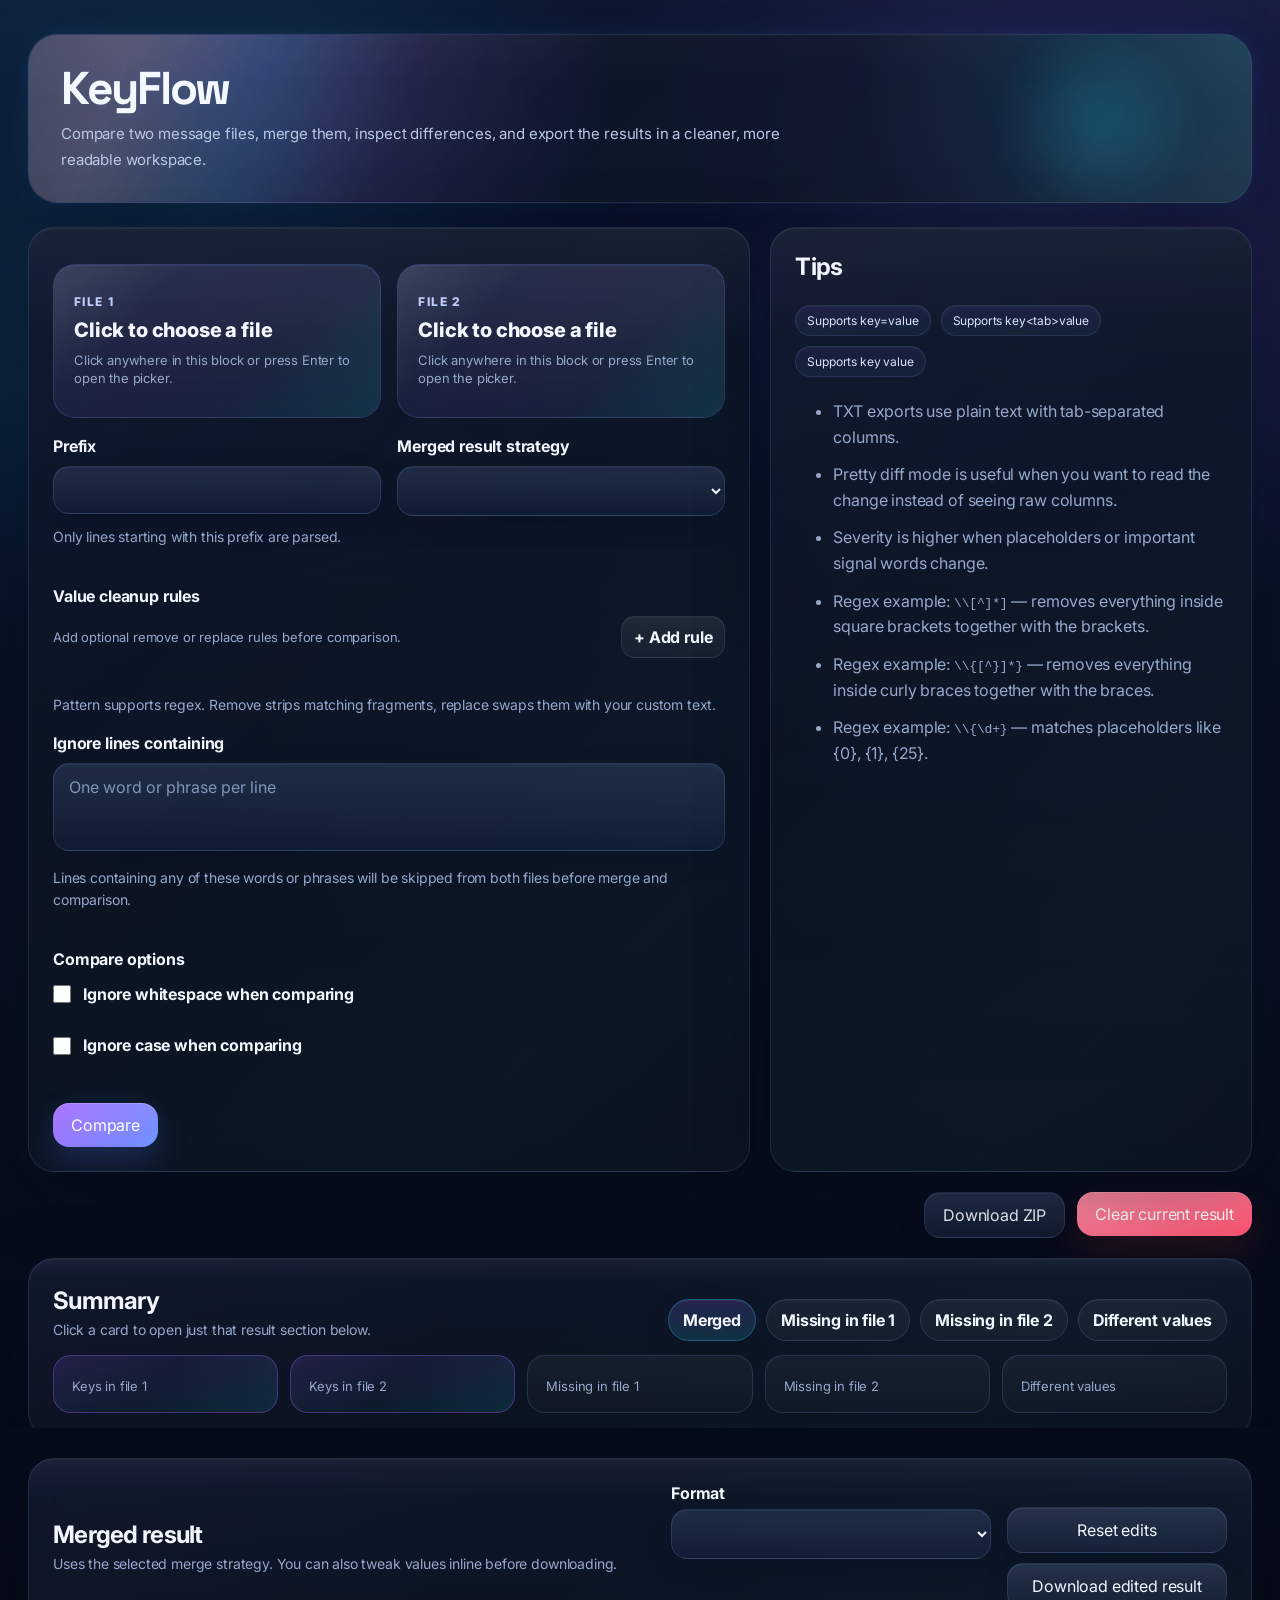
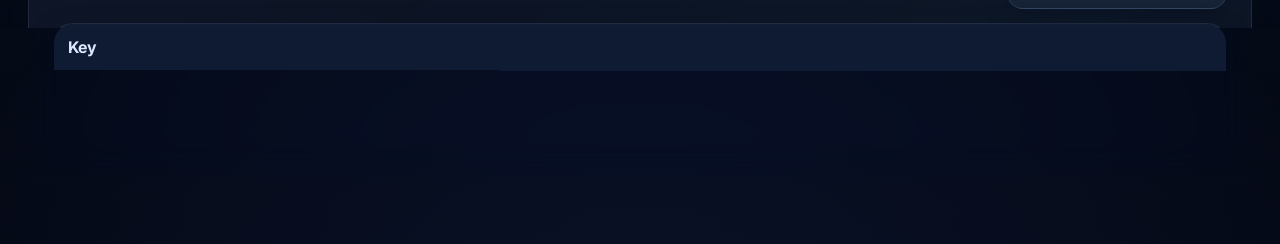
==== src/main/resources/templates/index.html @ 4ccf8caa "Initial commit" ====
<!DOCTYPE html>
<html lang="en" xmlns:th="http://www.thymeleaf.org">
<head>
    <meta charset="UTF-8">
    <meta name="viewport" content="width=device-width, initial-scale=1">
    <title>KeyFlow</title>
    <style>
        @import url("https://fonts.googleapis.com/css2?family=Inter:wght@400;500;600;700;800&family=Space+Grotesk:wght@500;700&display=swap");
        :root {
            --bg: #040814;
            --bg-2: #091225;
            --bg-3: #0d1833;
            --panel: rgba(10, 18, 38, 0.72);
            --panel-strong: rgba(12, 22, 44, 0.88);
            --panel-2: rgba(20, 33, 63, 0.88);
            --text: #f4f8ff;
            --muted: #95a9cb;
            --line: rgba(148, 173, 255, 0.16);
            --line-strong: rgba(155, 188, 255, 0.28);
            --accent: #9b5cff;
            --accent-2: #24e1ff;
            --accent-3: #4f7cff;
            --accent-soft: rgba(155, 92, 255, 0.18);
            --accent-soft-2: rgba(36, 225, 255, 0.16);
            --danger: #ff5d87;
            --success: #41e2a6;
            --shadow-lg: 0 35px 120px rgba(2, 6, 23, 0.58);
            --shadow-md: 0 20px 70px rgba(2, 8, 23, 0.36);
            --shadow-neon: 0 0 0 1px rgba(255,255,255,0.03), 0 0 28px rgba(79, 124, 255, 0.08), 0 0 48px rgba(36, 225, 255, 0.05);
        }
        * { box-sizing: border-box; }
        html {
            scroll-behavior: smooth;
        }
        body {
            margin: 0;
            font-family: Inter, ui-sans-serif, system-ui, -apple-system, BlinkMacSystemFont, "Segoe UI", sans-serif;
            background:
                radial-gradient(circle at 15% 10%, rgba(36, 225, 255, 0.14), transparent 22%),
                radial-gradient(circle at 85% 8%, rgba(155, 92, 255, 0.16), transparent 24%),
                radial-gradient(circle at 50% 120%, rgba(79, 124, 255, 0.12), transparent 36%),
                linear-gradient(180deg, var(--bg-3), var(--bg-2) 35%, var(--bg));
            color: var(--text);
            min-height: 100vh;
            letter-spacing: -0.01em;
            overflow-x: hidden;
        }
        body::before {
            content: '';
            position: fixed;
            inset: 0;
            pointer-events: none;
            background:
                linear-gradient(rgba(255,255,255,0.018) 1px, transparent 1px),
                linear-gradient(90deg, rgba(255,255,255,0.018) 1px, transparent 1px);
            background-size: 30px 30px;
            mask-image: radial-gradient(circle at center, rgba(0,0,0,0.9), rgba(0,0,0,0.18));
            opacity: .18;
        }
        .page {
            position: relative;
            max-width: 1380px;
            margin: 0 auto;
            padding: 34px 28px 46px;
        }
        .page::before,
        .page::after {
            content: '';
            position: fixed;
            width: 520px;
            height: 520px;
            border-radius: 50%;
            filter: blur(90px);
            opacity: .14;
            pointer-events: none;
            z-index: 0;
        }
        .page::before {
            left: -180px;
            top: 180px;
            background: radial-gradient(circle, rgba(36, 225, 255, 0.34), transparent 70%);
        }
        .page::after {
            right: -170px;
            top: 40px;
            background: radial-gradient(circle, rgba(155, 92, 255, 0.34), transparent 72%);
        }
        .hero {
            position: relative;
            z-index: 1;
            margin-bottom: 24px;
            padding: 30px 32px;
            border: 1px solid rgba(148, 173, 255, 0.16);
            border-radius: 30px;
            background:
                linear-gradient(135deg, rgba(255,255,255,0.09), rgba(255,255,255,0.015) 42%, rgba(255,255,255,0.03)),
                radial-gradient(circle at top right, rgba(36, 225, 255, 0.18), transparent 32%),
                radial-gradient(circle at 18% 0%, rgba(155, 92, 255, 0.24), transparent 36%),
                rgba(9, 16, 33, 0.78);
            box-shadow: var(--shadow-lg), var(--shadow-neon);
            backdrop-filter: blur(20px) saturate(1.2);
            -webkit-backdrop-filter: blur(20px) saturate(1.2);
            overflow: hidden;
        }
        .hero::before,
        .hero::after {
            content: '';
            position: absolute;
            pointer-events: none;
        }
        .hero::before {
            inset: 0;
            background:
                linear-gradient(120deg, rgba(255,255,255,0.12), transparent 18%, transparent 82%, rgba(255,255,255,0.08)),
                linear-gradient(180deg, rgba(255,255,255,0.04), transparent 40%);
            opacity: .62;
        }
        .hero::after {
            right: 42px;
            top: -24px;
            width: 220px;
            height: 220px;
            border-radius: 50%;
            background: radial-gradient(circle, rgba(36, 225, 255, 0.22), transparent 64%);
            filter: blur(14px);
        }
        .hero h1 {
            position: relative;
            z-index: 1;
            margin: 0 0 10px;
            font-family: "Space Grotesk", Inter, sans-serif;
            font-size: 46px;
            line-height: 1;
            letter-spacing: -0.05em;
            text-shadow: 0 0 18px rgba(36, 225, 255, 0.06);
        }
        .hero p {
            position: relative;
            z-index: 1;
            margin: 0;
            max-width: 780px;
            color: #bcc9e6;
            font-size: 15px;
            line-height: 1.7;
        }
        .card {
            position: relative;
            z-index: 1;
            background:
                linear-gradient(180deg, rgba(255,255,255,0.06), rgba(255,255,255,0.015) 12%, rgba(255,255,255,0.025)),
                linear-gradient(180deg, rgba(10, 19, 38, 0.92), rgba(7, 14, 28, 0.82));
            border: 1px solid rgba(148, 173, 255, 0.14);
            border-radius: 26px;
            padding: 24px;
            box-shadow: var(--shadow-md), inset 0 1px 0 rgba(255,255,255,0.05);
            backdrop-filter: blur(18px) saturate(1.14);
            -webkit-backdrop-filter: blur(18px) saturate(1.14);
            margin-bottom: 20px;
            overflow: hidden;
        }
        .card::after {
            content: '';
            position: absolute;
            inset: 0;
            background: linear-gradient(135deg, rgba(155, 92, 255, 0.018), transparent 38%, rgba(36, 225, 255, 0.015) 80%, transparent);
            pointer-events: none;
        }
        .grid {
            display: grid;
            grid-template-columns: 1.2fr .8fr;
            gap: 20px;
        }
        .upload-grid {
            display: grid;
            grid-template-columns: repeat(2, minmax(0, 1fr));
            gap: 16px;
            margin-bottom: 18px;
        }
        .upload-card {
            position: relative;
            border: 1px solid rgba(123, 149, 255, 0.20);
            border-radius: 22px;
            padding: 20px;
            background:
                linear-gradient(180deg, rgba(255,255,255,.06), rgba(255,255,255,.02)),
                linear-gradient(135deg, rgba(79,124,255,0.08), rgba(155,92,255,0.08) 45%, rgba(36,225,255,0.06));
            min-height: 154px;
            display: flex;
            flex-direction: column;
            justify-content: center;
            gap: 8px;
            cursor: pointer;
            overflow: hidden;
            transition: border-color .24s ease, background .24s ease, box-shadow .24s ease, transform .24s ease, filter .24s ease;
            box-shadow: inset 0 1px 0 rgba(255,255,255,0.05);
        }
        .upload-card::before,
        .upload-card::after {
            content: '';
            position: absolute;
            inset: 0;
            pointer-events: none;
        }
        .upload-card::before {
            inset: -1px;
            background: linear-gradient(135deg, rgba(155,92,255,0.22), rgba(79,124,255,0.12), rgba(36,225,255,0.18));
            mask: linear-gradient(#fff 0 0) content-box, linear-gradient(#fff 0 0);
            -webkit-mask: linear-gradient(#fff 0 0) content-box, linear-gradient(#fff 0 0);
            mask-composite: exclude;
            -webkit-mask-composite: xor;
            padding: 1px;
            opacity: .7;
        }
        .upload-card::after {
            background: linear-gradient(135deg, rgba(255,255,255,0.10), transparent 28%, transparent 65%, rgba(36,225,255,0.08));
            opacity: .95;
        }
        .upload-card:hover {
            border-color: rgba(36, 225, 255, 0.34);
            background:
                linear-gradient(180deg, rgba(255,255,255,.07), rgba(255,255,255,.025)),
                linear-gradient(135deg, rgba(155,92,255,0.11), rgba(79,124,255,0.10) 40%, rgba(36,225,255,0.09));
            box-shadow: 0 24px 65px rgba(2, 8, 23, 0.34), 0 0 48px rgba(36,225,255,0.08), inset 0 1px 0 rgba(255,255,255,0.06);
            filter: saturate(1.02);
        }
        .upload-card.active {
            border-color: rgba(65,226,166,.44);
            background:
                linear-gradient(180deg, rgba(255,255,255,.07), rgba(255,255,255,.025)),
                linear-gradient(135deg, rgba(65,226,166,.13), rgba(36,225,255,.08) 50%, rgba(79,124,255,.07));
            box-shadow: 0 24px 65px rgba(2, 8, 23, 0.36), 0 0 42px rgba(65,226,166,.11);
        }
        .upload-card:focus-visible {
            outline: 2px solid rgba(167,139,250,.65);
            outline-offset: 2px;
        }
        .upload-title {
            position: relative;
            z-index: 1;
            font-weight: 800;
            margin: 0;
            font-size: 12px;
            letter-spacing: .12em;
            text-transform: uppercase;
            color: #c2cffa;
        }
        .hidden-file-input {
            position: absolute;
            width: 1px;
            height: 1px;
            opacity: 0;
            pointer-events: none;
        }
        .file-dropzone {
            position: relative;
            z-index: 1;
            width: 100%;
            min-height: 72px;
            display: flex;
            flex-direction: column;
            justify-content: center;
            gap: 8px;
        }
        .file-main {
            font-weight: 800;
            font-size: 20px;
            line-height: 1.25;
            word-break: break-word;
        }
        .file-main.placeholder {
            color: var(--text);
        }
        .file-main.selected {
            color: #86efac;
        }
        .file-sub {
            color: var(--muted);
            font-size: 13px;
            line-height: 1.4;
        }
        .hint, .muted { color: var(--muted); font-size: 14px; }
        h2 {
            margin: 0;
            font-size: 24px;
            letter-spacing: -0.03em;
        }
        label {
            display: block;
            font-weight: 700;
            margin-bottom: 10px;
            color: #f3f7ff;
            letter-spacing: -0.01em;
        }
        .field-grid {
            display: grid;
            grid-template-columns: repeat(2, minmax(0, 1fr));
            gap: 20px 16px;
        }
        .field { margin-bottom: 18px; }
        input[type="text"], select, textarea {
            width: 100%;
            border-radius: 16px;
            border: 1px solid rgba(148, 173, 255, 0.16);
            background:
                linear-gradient(180deg, rgba(255,255,255,0.06), rgba(255,255,255,0.02)),
                linear-gradient(180deg, rgba(18, 31, 59, 0.98), rgba(12, 24, 48, 0.98));
            color: var(--text);
            padding: 13px 15px;
            font: inherit;
            box-shadow: inset 0 1px 0 rgba(255,255,255,0.04), 0 8px 24px rgba(2,8,23,0.18);
            transition: border-color .2s ease, box-shadow .2s ease, background .2s ease, filter .2s ease;
        }
        input[type="text"]::placeholder, textarea::placeholder {
            color: #7f95ba;
        }
        input[type="text"]:focus, select:focus, textarea:focus {
            outline: none;
            border-color: rgba(36, 225, 255, 0.42);
            box-shadow: 0 0 0 4px rgba(36, 225, 255, 0.10), 0 0 34px rgba(79,124,255,0.12), inset 0 1px 0 rgba(255,255,255,0.05);
            background:
                linear-gradient(180deg, rgba(255,255,255,0.07), rgba(255,255,255,0.025)),
                linear-gradient(180deg, rgba(22, 38, 72, 1), rgba(14, 27, 52, 1));
        }
        textarea {
            min-height: 180px;
            resize: none;
        }
        .field .hint {
            margin-top: 12px;
            line-height: 1.55;
        }
        .checks {
            display: flex;
            flex-direction: column;
            gap: 18px;
            margin-top: 10px;
            padding-top: 4px;
        }
        .check {
            display: flex;
            gap: 12px;
            align-items: center;
            color: var(--text);
            line-height: 1.45;
        }
        .check input {
            width: 18px;
            height: 18px;
            margin: 0;
            accent-color: var(--accent-2);
            flex: 0 0 auto;
        }
        .button-row { display: flex; gap: 12px; flex-wrap: wrap; margin-top: 18px; }
        button, .link-button {
            position: relative;
            border: none;
            border-radius: 16px;
            padding: 12px 18px;
            font-weight: 800;
            cursor: pointer;
            text-decoration: none;
            display: inline-flex;
            align-items: center;
            justify-content: center;
            font: inherit;
            letter-spacing: -0.01em;
            transition: transform .18s ease, box-shadow .18s ease, border-color .18s ease, background .18s ease, filter .18s ease;
        }
        button:hover, .link-button:hover {
            transform: translateY(-0.5px);
            filter: saturate(1.02);
        }
        .primary {
            color: white;
            background:
                linear-gradient(180deg, rgba(255,255,255,0.15), rgba(255,255,255,0.04)),
                linear-gradient(135deg, #a05fff, #6a7eff 46%, #24e1ff);
            box-shadow: 0 16px 32px rgba(74, 92, 218, 0.24), 0 0 24px rgba(36,225,255,0.06), inset 0 1px 0 rgba(255,255,255,0.18);
        }
        .secondary {
            color: var(--text);
            background:
                linear-gradient(180deg, rgba(255,255,255,.08), rgba(255,255,255,.03)),
                linear-gradient(180deg, rgba(19, 32, 60, 0.9), rgba(12, 23, 44, 0.88));
            border: 1px solid rgba(148, 173, 255, 0.14);
            box-shadow: inset 0 1px 0 rgba(255,255,255,0.05), 0 12px 26px rgba(2,8,23,0.18);
        }
        .danger {
            background:
                linear-gradient(180deg, rgba(255,255,255,0.14), rgba(255,255,255,0.04)),
                linear-gradient(135deg, #ff7a95, #ff4d6d);
            color: white;
            box-shadow: 0 16px 38px rgba(127, 29, 29, 0.30), inset 0 1px 0 rgba(255,255,255,0.16);
        }
        .error-msg { color: #fca5a5; margin-bottom: 12px; }
        .stats { display: grid; grid-template-columns: repeat(5, minmax(0, 1fr)); gap: 12px; }
        .muted { color: var(--muted); }
        .stat {
            background: linear-gradient(180deg, rgba(255,255,255,.045), rgba(255,255,255,.02));
            border: 1px solid var(--line);
            border-radius: 18px;
            padding: 18px;
            cursor: pointer;
            position: relative;
            overflow: hidden;
            transition: border-color .22s ease, box-shadow .22s ease, background .22s ease;
        }
        .stat::after {
            content: '';
            position: absolute;
            inset: 0;
            background: linear-gradient(135deg, rgba(139, 92, 246, 0.08), transparent 46%, rgba(34, 211, 238, 0.08));
            opacity: 0;
            transition: opacity .22s ease;
            pointer-events: none;
        }
        .stat:hover {
            border-color: rgba(34, 211, 238, 0.28);
            box-shadow: 0 14px 34px rgba(2, 8, 23, 0.2);
        }
        .stat:hover::after,
        .stat.active::after { opacity: 1; }
        .stat.active {
            border-color: rgba(139, 92, 246, 0.42);
            background: linear-gradient(180deg, rgba(139, 92, 246, 0.09), rgba(34, 211, 238, 0.05));
        }
        .stat-value { font-size: 30px; font-weight: 800; letter-spacing: -0.04em; }
        .stat-label { color: var(--muted); font-size: 13px; margin-top: 4px; }
        .section-head {
            display: flex;
            justify-content: space-between;
            gap: 16px;
            align-items: center;
            flex-wrap: wrap;
            margin-bottom: 14px;
        }
        .section-head h2 { margin: 0 0 6px; }
        .export-box {
            display: grid;
            grid-template-columns: minmax(200px, 280px) auto;
            gap: 12px;
            align-items: end;
        }
        .export-box.diff-export {
            grid-template-columns: minmax(180px, 240px) minmax(200px, 280px) auto;
        }
        .mini-field { min-width: 0; }
        .format-desc { font-size: 12px; color: var(--muted); margin-top: 8px; line-height: 1.45; }
        .table-wrap {
            max-height: 420px;
            overflow: auto;
            border: 1px solid rgba(148, 173, 255, 0.14);
            border-radius: 20px;
            background:
                linear-gradient(180deg, rgba(255,255,255,0.04), rgba(255,255,255,0.015)),
                rgba(5, 12, 24, 0.34);
            box-shadow: inset 0 1px 0 rgba(255,255,255,0.04), 0 14px 36px rgba(2,8,23,0.18);
        }
        table { width: 100%; border-collapse: collapse; }
        th, td { padding: 13px 14px; border-bottom: 1px solid rgba(173, 196, 255, 0.08); vertical-align: top; }
        th {
            position: sticky;
            top: 0;
            background: rgba(16, 29, 52, 0.96);
            backdrop-filter: blur(12px);
            text-align: left;
            z-index: 1;
            color: #dce7ff;
        }
        td pre { margin: 0; white-space: pre-wrap; word-break: break-word; font-family: inherit; }
        .severity-LOW { color: #93c5fd; font-weight: 700; }
        .severity-MEDIUM { color: #fcd34d; font-weight: 700; }
        .severity-HIGH { color: #fca5a5; font-weight: 700; }
        .top-actions { display:flex; justify-content:flex-end; gap:12px; margin-bottom: 20px; }
        .tips ul { margin: 22px 0 0 20px; color: var(--muted); padding-left: 18px; }
        .tips li { margin-bottom: 12px; line-height: 1.6; }
        .hint-row { display: flex; gap: 10px; flex-wrap: wrap; }
        .badge {
            background: linear-gradient(180deg, rgba(139, 92, 246, 0.10), rgba(34, 211, 238, 0.06));
            border:1px solid rgba(173, 196, 255, 0.12);
            color: #d9e3fb;
            border-radius:999px;
            padding:7px 11px;
            font-size:12px;
            box-shadow: inset 0 1px 0 rgba(255,255,255,0.04);
        }
        .tips .hint-row {
            margin-top: 20px;
            margin-bottom: 12px;
            padding-top: 4px;
        }
        .tips h2 {
            margin-bottom: 4px;
        }
        .results-header {
            display: flex;
            justify-content: space-between;
            align-items: center;
            gap: 12px;
            margin-bottom: 14px;
            flex-wrap: wrap;
        }
        .results-header .muted { margin: 0; }
        .section-card { display: none; }
        .section-card.active { display: block; }
        .diff-preview-table { display: none; }
        .diff-preview-table.active { display: block; }
        .section-switcher {
            display: flex;
            flex-wrap: wrap;
            gap: 10px;
            margin: 16px 0 0;
        }
        .switch-button {
            background: linear-gradient(180deg, rgba(255,255,255,.06), rgba(255,255,255,.035));
            border: 1px solid var(--line);
            color: var(--text);
            border-radius: 999px;
            padding: 10px 14px;
            font-weight: 700;
            cursor: pointer;
            box-shadow: inset 0 1px 0 rgba(255,255,255,0.03);
        }
        .switch-button.active {
            border-color: rgba(34, 211, 238, 0.30);
            background: linear-gradient(180deg, rgba(139,92,246,.20), rgba(34,211,238,.14));
            box-shadow: 0 10px 24px rgba(2,8,23,.18), inset 0 1px 0 rgba(255,255,255,0.06);
        }
        .code-hint {
            display: block;
            white-space: pre-wrap;
            font-family: ui-monospace, SFMono-Regular, Menlo, Consolas, monospace;
            margin-top: 8px;
            color: #cbd5e1;
        }

        .rules-panel {
            display: flex;
            flex-direction: column;
            gap: 12px;
        }
        .rules-toolbar {
            display: flex;
            justify-content: space-between;
            gap: 12px;
            align-items: center;
            flex-wrap: wrap;
        }
        .rules-list {
            display: flex;
            flex-direction: column;
            gap: 10px;
        }
        .ghost-button {
            border: 1px solid rgba(173, 196, 255, 0.12);
            background: linear-gradient(180deg, rgba(255,255,255,.08), rgba(255,255,255,.04));
            color: var(--text);
            border-radius: 14px;
            padding: 10px 12px;
            font-weight: 700;
            cursor: pointer;
            box-shadow: inset 0 1px 0 rgba(255,255,255,0.03);
        }
        .merged-actions {
            display: flex;
            gap: 16px;
            align-items: flex-start;
            flex-wrap: wrap;
        }
        .merged-actions .mini-field {
            display: flex;
            flex-direction: column;
            justify-content: flex-start;
            min-width: 320px;
            margin-right: auto;
        }
        .merged-action-buttons {
            display: flex;
            flex-direction: column;
            gap: 10px;
            align-items: stretch;
            margin-top: 24px;
        }
        .merged-action-buttons .secondary {
            min-width: 220px;
        }
        .merged-actions .mini-field label {
            margin-bottom: 6px;
        }
        .merged-table td {
            vertical-align: top;
        }
        .merged-table td:last-child {
            width: 62%;
        }
        .editable-shell:hover {
            border-color: rgba(167,139,250,.35);
            background: rgba(167,139,250,.05);
        }
        .editable-shell.editing {
            border-color: rgba(167,139,250,.75);
            background: transparent;
            box-shadow: none;
            padding: 0;
        }
        .editable-display {
            white-space: pre-wrap;
            word-break: break-word;
            line-height: 1.5;
            min-height: 24px;
        }
        .editable-placeholder {
            color: var(--muted);
        }
        .editable-input {
            width: 100%;
            border-radius: 18px;
            border: 1px solid rgba(167,139,250,.42);
            background: linear-gradient(180deg, rgba(20, 31, 58, 0.96), rgba(12, 22, 43, 0.94));
            color: var(--text);
            padding: 18px 20px;
            font: inherit;
            line-height: 1.5;
            display: none;
            min-height: 72px;
            box-shadow: inset 0 1px 0 rgba(255,255,255,0.04);
        }
        .editable-shell.editing .editable-input {
            display: block;
        }
        .editable-shell.editing .editable-display,
        .editable-shell.editing .editable-meta,
        .editable-shell.editing .editable-status,
        .editable-shell.editing .editable-diff-preview {
            display: none;
        }
        .editable-meta {
            color: var(--muted);
            font-size: 12px;
            margin-top: 8px;
        }
        .subtle {
            color: var(--muted);
            font-size: 13px;
        }
        .diff-added,
        .diff-removed {
            display: inline;
            padding: 1px 3px;
            border-radius: 6px;
        }
        .diff-added {
            background: linear-gradient(180deg, rgba(65,226,166,.22), rgba(65,226,166,.12));
            color: #d1fae5;
            box-shadow: inset 0 1px 0 rgba(255,255,255,0.03);
        }
        .diff-removed {
            background: linear-gradient(180deg, rgba(255,93,135,.22), rgba(255,93,135,.12));
            color: #ffd1dd;
            box-shadow: inset 0 1px 0 rgba(255,255,255,0.03);
        }
        .pretty-pair {
            display: flex;
            flex-direction: column;
            gap: 8px;
            line-height: 1.55;
        }
        .pretty-line {
            display: flex;
            gap: 12px;
            align-items: flex-start;
            padding: 8px 10px;
            border-radius: 14px;
            background: linear-gradient(180deg, rgba(255,255,255,.05), rgba(255,255,255,.02));
            border: 1px solid rgba(148,173,255,0.08);
        }
        .pretty-label {
            flex: 0 0 auto;
            min-width: 60px;
            color: #cdd8f6;
            font-size: 11px;
            font-weight: 800;
            text-transform: uppercase;
            letter-spacing: .08em;
            padding: 4px 8px;
            border-radius: 999px;
            background: linear-gradient(180deg, rgba(255,255,255,.07), rgba(255,255,255,.02));
            border: 1px solid rgba(148,173,255,0.10);
        }
        .pretty-content {
            min-width: 0;
            white-space: pre-wrap;
            word-break: break-word;
        }
        .editable-shell {
            position: relative;
            border: 1px solid rgba(148,173,255,0.08);
            border-radius: 18px;
            padding: 14px 15px;
            background:
                linear-gradient(180deg, rgba(255,255,255,.05), rgba(255,255,255,.02)),
                linear-gradient(180deg, rgba(15, 25, 47, 0.86), rgba(11, 19, 37, 0.80));
            transition: border-color .18s ease, background .18s ease, box-shadow .18s ease, transform .18s ease;
            overflow: hidden;
            box-shadow: inset 0 1px 0 rgba(255,255,255,0.03), 0 10px 28px rgba(2,8,23,0.10);
        }
        .editable-shell::before {
            content: '';
            position: absolute;
            inset: 0 auto 0 0;
            width: 3px;
            background: transparent;
            transition: background .18s ease;
        }
        .editable-shell.changed {
            border-color: rgba(167,139,250,.42);
            background: linear-gradient(180deg, rgba(124,58,237,.09), rgba(124,58,237,.04));
            box-shadow: inset 0 0 0 1px rgba(167,139,250,.09);
        }
        .editable-shell.changed::before {
            background: linear-gradient(180deg, rgba(167,139,250,.95), rgba(124,58,237,.45));
        }
        .editable-shell.changed-manual {
            border-color: rgba(96,165,250,.42);
            background: linear-gradient(180deg, rgba(59,130,246,.10), rgba(59,130,246,.04));
            box-shadow: inset 0 0 0 1px rgba(96,165,250,.08);
        }
        .editable-shell.changed-manual::before {
            background: linear-gradient(180deg, rgba(96,165,250,.95), rgba(59,130,246,.45));
        }
        .editable-status {
            display: none;
            align-items: center;
            gap: 8px;
            margin-bottom: 8px;
            flex-wrap: wrap;
        }
        .editable-shell.changed-manual .editable-status {
            display: flex;
        }
        .edit-badge {
            display: inline-flex;
            align-items: center;
            border-radius: 999px;
            padding: 5px 9px;
            font-size: 11px;
            font-weight: 800;
            letter-spacing: .03em;
            text-transform: uppercase;
            background: rgba(124,58,237,.16);
            color: #ddd6fe;
            border: 1px solid rgba(167,139,250,.24);
        }
        .editable-shell.changed-manual .edit-badge {
            background: rgba(59,130,246,.14);
            color: #dbeafe;
            border-color: rgba(96,165,250,.24);
        }
        .editable-diff-preview {
            display: none;
            margin-top: 10px;
            padding-top: 10px;
            border-top: 1px solid rgba(255,255,255,.06);
        }
        .editable-shell.changed-manual:hover .editable-diff-preview,
        .editable-shell.changed-manual:focus-within .editable-diff-preview {
            display: block;
        }
        .editable-shell.changed-manual .editable-display {
            font-weight: 600;
        }
        .editable-shell.changed-manual .pretty-content {
            color: #eff6ff;
        }
        .merged-row.removed {
            display: none;
        }
        .merged-value-head {
            position: absolute;
            top: 12px;
            right: 12px;
            display: flex;
            justify-content: flex-end;
            z-index: 3;
        }
        .row-remove-button {
            width: 28px;
            height: 28px;
            cursor: pointer;
            z-index: 4;
            padding: 0;
            border-radius: 999px;
            border: 1px solid rgba(148, 173, 255, 0.18);
            background: rgba(255,255,255,0.04);
            color: var(--muted);
            opacity: 0;
            transform: scale(.96);
            transition: opacity .16s ease, transform .16s ease, color .16s ease, border-color .16s ease, background .16s ease;
        }
        .editable-shell:hover .row-remove-button,
        .editable-shell:focus-within .row-remove-button {
            opacity: 1;
            transform: scale(1);
        }
        .row-remove-button:hover {
            color: #ffd4de;
            border-color: rgba(255, 93, 135, 0.34);
            background: rgba(255, 93, 135, 0.10);
        }
        .ignore-terms-field textarea {
            min-height: 88px;
        }
        .value-cleanup-field {
            grid-column: 1 / -1;
        }
        .rule-row {
            display: grid;
            gap: 10px;
            align-items: center;
            padding: 12px;
            border: 1px solid rgba(148, 173, 255, 0.14);
            border-radius: 18px;
            background:
                linear-gradient(180deg, rgba(255,255,255,.05), rgba(255,255,255,.02)),
                linear-gradient(180deg, rgba(15, 27, 52, 0.9), rgba(10, 19, 38, 0.84));
            width: 100%;
            max-width: 100%;
            overflow: hidden;
            box-shadow: inset 0 1px 0 rgba(255,255,255,0.03), 0 12px 28px rgba(2,8,23,0.12);
        }
        .rule-row.mode-remove {
            grid-template-columns: 122px minmax(360px, 1fr) 42px;
        }
        .rule-row.mode-replace {
            grid-template-columns: 122px minmax(260px, 1.2fr) minmax(260px, 1.2fr) 42px;
        }
        .rule-row input, .rule-row select {
            min-width: 0;
        }
        .rule-row .replacement-cell.hidden {
            display: none;
        }
        .rule-row .replacement-cell,
        .rule-row .pattern-cell {
            min-width: 0;
            width: 100%;
        }
        .rule-row .action-cell {
            display: flex;
            justify-content: flex-end;
        }
        .rule-row .ghost-button {
            width: 36px;
            height: 36px;
            min-width: 36px;
            padding: 0;
            border-radius: 999px;
            white-space: nowrap;
            font-size: 18px;
            line-height: 1;
        }
        .rule-row .rule-pattern,
        .rule-row .rule-replacement {
            font-size: 14px;
            width: 100%;
        }
        select option {
            color: #10203f;
            background: #edf4ff;
        }


        @keyframes floatDrift {
            0% { transform: translate3d(0, 0, 0) scale(1); }
            50% { transform: translate3d(18px, -24px, 0) scale(1.06); }
            100% { transform: translate3d(-10px, 12px, 0) scale(0.98); }
        }
        @keyframes pulseGlow {
            0%, 100% { opacity: .38; filter: blur(86px) saturate(1); }
            50% { opacity: .58; filter: blur(104px) saturate(1.1); }
        }
        @keyframes heroSweep {
            0% { transform: translateX(-120%) rotate(12deg); opacity: 0; }
            18% { opacity: .55; }
            48% { opacity: .28; }
            100% { transform: translateX(180%) rotate(12deg); opacity: 0; }
        }
        @keyframes sheenMove {
            0% { transform: translateX(-140%) skewX(-18deg); opacity: 0; }
            20% { opacity: .16; }
            40% { opacity: .28; }
            100% { transform: translateX(240%) skewX(-18deg); opacity: 0; }
        }
        @keyframes borderShift {
            0% { background-position: 0% 50%; }
            50% { background-position: 100% 50%; }
            100% { background-position: 0% 50%; }
        }
        .ambient-layer {
            position: fixed;
            inset: 0;
            pointer-events: none;
            overflow: hidden;
            z-index: 0;
        }
        .ambient-orb {
            position: absolute;
            border-radius: 999px;
            opacity: .18;
            filter: blur(92px);
            mix-blend-mode: screen;
            animation: floatDrift 18s ease-in-out infinite alternate, pulseGlow 10s ease-in-out infinite;
        }
        .ambient-orb.orb-1 {
            width: 340px;
            height: 340px;
            top: 12%;
            left: 8%;
            background: radial-gradient(circle, rgba(104, 82, 255, 0.82), rgba(104, 82, 255, 0.10) 58%, transparent 72%);
            animation-duration: 20s, 9s;
        }
        .ambient-orb.orb-2 {
            width: 420px;
            height: 420px;
            top: 4%;
            right: 6%;
            background: radial-gradient(circle, rgba(34, 211, 238, 0.80), rgba(34, 211, 238, 0.08) 54%, transparent 72%);
            animation-duration: 22s, 12s;
            animation-delay: -6s, -4s;
        }
        .ambient-orb.orb-3 {
            width: 380px;
            height: 380px;
            bottom: -4%;
            left: 28%;
            background: radial-gradient(circle, rgba(255, 118, 173, 0.44), rgba(255, 118, 173, 0.07) 56%, transparent 72%);
            animation-duration: 26s, 11s;
            animation-delay: -10s, -2s;
        }
        .ambient-grid {
            position: absolute;
            inset: 0;
            display:none;
            background:
                linear-gradient(rgba(255,255,255,0.018) 1px, transparent 1px),
                linear-gradient(90deg, rgba(255,255,255,0.018) 1px, transparent 1px);
            background-size: 46px 46px;
            mask-image: radial-gradient(circle at center, rgba(0,0,0,0.85), rgba(0,0,0,0.18));
            opacity: .10;
        }
        .hero {
            isolation: isolate;
        }
        .hero::before {
            opacity: .58;
        }
        .hero::after {
            filter: blur(18px);
            opacity: .9;
        }
        .hero .hint-row .badge {
            backdrop-filter: blur(12px);
            -webkit-backdrop-filter: blur(12px);
        }
        .hero-shine {
            position: absolute;
            inset: -24% auto -24% -18%;
            width: 48%;
            pointer-events: none;
            background: linear-gradient(90deg, transparent, rgba(255,255,255,0.05), rgba(255,255,255,0.14), rgba(36,225,255,0.12), transparent);
            transform: skewX(-18deg);
            filter: blur(6px);
            animation: heroSweep 12s ease-in-out infinite;
            z-index: 0;
        }
        .card,
        .upload-card,
        .stat,
        .switch-button,
        button,
        .ghost-button,
        .editable-shell {
            position: relative;
        }
        .card::before,
        .upload-card .gloss,
        .stat::before,
        button::before,
        .ghost-button::before,
        .switch-button::before {
            content: '';
            position: absolute;
            inset: 0 auto 0 -36%;
            width: 34%;
            pointer-events: none;
            background: linear-gradient(90deg, transparent, rgba(255,255,255,0.015), rgba(255,255,255,0.08), rgba(255,255,255,0.015), transparent);
            transform: skewX(-18deg);
            opacity: 0;
        }
        .upload-card:hover .gloss {
            opacity: 1;
            animation: sheenMove 1.3s ease forwards;
        }
        .card {
            transition: transform .28s ease, box-shadow .28s ease, border-color .28s ease, background .28s ease;
        }
        .card:hover {
            transform: none;
            border-color: rgba(142, 170, 255, 0.16);
            box-shadow: 0 18px 42px rgba(2,8,23,0.20), inset 0 1px 0 rgba(255,255,255,0.06);
        }
        .upload-card {
            backdrop-filter: blur(22px) saturate(1.18);
            -webkit-backdrop-filter: blur(22px) saturate(1.18);
        }
        .upload-card .gloss {
            border-radius: inherit;
        }
        .primary,
        .danger {
            overflow: hidden;
        }
        .primary {
            background-size: 180% 180%, 180% 180%;
        }
        .section-switcher .switch-button {
            overflow: hidden;
        }
        .editable-shell.changed,
        .editable-shell.changed-manual {
            box-shadow: inset 0 0 0 1px rgba(255,255,255,.05), 0 18px 46px rgba(2,8,23,0.18);
        }
        @media (prefers-reduced-motion: reduce) {
            .ambient-orb,
            .hero-shine,
            .card::before,
            .upload-card .gloss,
            .stat::before,
            button::before,
            .ghost-button::before,
            .switch-button::before,
            .primary {
                animation: none !important;
                transition: none !important;
            }
        }

        @media (max-width: 980px) {
            .page { padding: 22px 16px 30px; }
            .hero {
                padding: 22px 20px;
                border-radius: 24px;
            }
            .hero h1 { font-size: 34px; }
            .grid, .upload-grid, .field-grid, .stats { grid-template-columns: 1fr; }
            .export-box, .export-box.diff-export, .rule-row { grid-template-columns: 1fr; }
            .card { padding: 20px; border-radius: 20px; }
            .top-actions { justify-content: stretch; }
        }
    </style>
</head>
<body>
<div class="ambient-layer" aria-hidden="true">
    <div class="ambient-grid"></div>
    <div class="ambient-orb orb-1"></div>
    <div class="ambient-orb orb-2"></div>
    <div class="ambient-orb orb-3"></div>
</div>
<div class="page">
    <div class="hero">
        <div class="hero-shine"></div>
        <h1>KeyFlow</h1>
        <p>Compare two message files, merge them, inspect differences, and export the results in a cleaner, more readable workspace.</p>
    </div>

    <div class="grid">
        <div class="card">
            <div th:if="${error}" class="error-msg" th:text="${error}"></div>

            <form method="post" action="/compare" enctype="multipart/form-data">
                <div class="upload-grid">
                    <div class="upload-card" data-input-id="file1" tabindex="0" role="button" aria-label="Choose file 1" th:classappend="${storedFile1Name} != null ? ' active' : ''">
                        <div class="upload-title">File 1</div>
                        <div class="gloss"></div>
                        <input id="file1" class="hidden-file-input" type="file" name="file1">
                        <div class="file-dropzone">
                            <div class="file-main"
                                 id="file1Status"
                                 th:classappend="${storedFile1Name} != null ? ' selected' : ' placeholder'"
                                 th:text="${storedFile1Name} != null ? ${storedFile1Name} : 'Click to choose a file'">
                                Click to choose a file
                            </div>
                            <div class="file-sub">Click anywhere in this block or press Enter to open the picker.</div>
                        </div>
                    </div>
                    <div class="upload-card" data-input-id="file2" tabindex="0" role="button" aria-label="Choose file 2" th:classappend="${storedFile2Name} != null ? ' active' : ''">
                        <div class="upload-title">File 2</div>
                        <div class="gloss"></div>
                        <input id="file2" class="hidden-file-input" type="file" name="file2">
                        <div class="file-dropzone">
                            <div class="file-main"
                                 id="file2Status"
                                 th:classappend="${storedFile2Name} != null ? ' selected' : ' placeholder'"
                                 th:text="${storedFile2Name} != null ? ${storedFile2Name} : 'Click to choose a file'">
                                Click to choose a file
                            </div>
                            <div class="file-sub">Click anywhere in this block or press Enter to open the picker.</div>
                        </div>
                    </div>
                </div>

                <div class="field-grid">
                    <div class="field">
                        <label for="prefix">Prefix</label>
                        <input id="prefix" type="text" name="prefix" th:value="${prefix}">
                        <div class="hint">Only lines starting with this prefix are parsed.</div>
                    </div>
                    <div class="field">
                        <label for="mergeStrategy">Merged result strategy</label>
                        <select id="mergeStrategy" name="mergeStrategy">
                            <option th:each="strategy : ${mergeStrategies}"
                                    th:value="${strategy.name()}"
                                    th:selected="${mergeStrategy != null and mergeStrategy.name() == strategy.name()}"
                                    th:text="${strategy.label}">
                            </option>
                        </select>
                        <div class="hint" th:each="strategy : ${mergeStrategies}" th:if="${mergeStrategy != null and mergeStrategy.name() == strategy.name()}" th:text="${strategy.description}"></div>
                    </div>
                    <div class="field value-cleanup-field">
                        <label>Value cleanup rules</label>
                        <div class="rules-panel">
                            <div class="rules-toolbar">
                                <div class="subtle">Add optional remove or replace rules before comparison.</div>
                                <button class="ghost-button" type="button" onclick="addRuleRow()">+ Add rule</button>
                            </div>
                            <div id="rulesList" class="rules-list"></div>
                            <textarea id="transformationRules" name="transformationRules" hidden aria-hidden="true" tabindex="-1" th:text="${transformationRules}"></textarea>
                            <div class="hint" th:inline="none">
                                Pattern supports regex. Remove strips matching fragments, replace swaps them with your custom text.
                            </div>
                            <div class="field ignore-terms-field" style="margin-bottom:0;">
                                <label for="mergeIgnoreTerms" style="margin-top:6px;">Ignore lines containing</label>
                                <textarea id="mergeIgnoreTerms" name="mergeIgnoreTerms" placeholder="One word or phrase per line" th:text="${mergeIgnoreTerms}"></textarea>
                                <div class="hint">Lines containing any of these words or phrases will be skipped from both files before merge and comparison.</div>
                            </div>
                        </div>
                    </div>
                    <div class="field compare-options-field">
                        <label>Compare options</label>
                        <div class="checks">
                            <label class="check"><input type="checkbox" name="ignoreWhitespace" value="true" th:checked="${ignoreWhitespace}"> <span>Ignore whitespace when comparing</span></label>
                            <label class="check"><input type="checkbox" name="ignoreCase" value="true" th:checked="${ignoreCase}"> <span>Ignore case when comparing</span></label>
                        </div>
                    </div>
                </div>

                <div class="button-row">
                    <button class="primary" type="submit">Compare</button>
                </div>
            </form>
        </div>

        <div class="card tips">
            <h2>Tips</h2>
            <div class="hint-row">
                <span class="badge">Supports key=value</span>
                <span class="badge">Supports key&lt;tab&gt;value</span>
                <span class="badge">Supports key value</span>
            </div>
            <ul>
                <li>TXT exports use plain text with tab-separated columns.</li>
                <li>Pretty diff mode is useful when you want to read the change instead of seeing raw columns.</li>
                <li>Severity is higher when placeholders or important signal words change.</li>
                <li>Regex example: <code>\\&#91;^&#93;*&#93;</code> — removes everything inside square brackets together with the brackets.</li>
                <li>Regex example: <code>\\&#123;[^&#125;]*&#125;</code> — removes everything inside curly braces together with the braces.</li>
                <li>Regex example: <code>\\&#123;\d+&#125;</code> — matches placeholders like {0}, {1}, {25}.</li>
            </ul>
        </div>
    </div>

    <div th:if="${result != null}" class="top-actions">
        <a class="link-button secondary" href="/download/all.zip">Download ZIP</a>
        <form method="post" action="/clear-result">
            <button class="danger" type="submit">Clear current result</button>
        </form>
    </div>

    <div th:if="${result != null}" class="card">
        <div class="results-header">
            <div>
                <h2 style="margin:0 0 6px">Summary</h2>
                <p class="muted">Click a card to open just that result section below.</p>
            </div>
            <div class="section-switcher">
                <button type="button" class="switch-button active" data-target="mergedSection">Merged</button>
                <button type="button" class="switch-button" data-target="missingFirstSection">Missing in file 1</button>
                <button type="button" class="switch-button" data-target="missingSecondSection">Missing in file 2</button>
                <button type="button" class="switch-button" data-target="differentSection">Different values</button>
            </div>
        </div>
        <div class="stats">
            <div class="stat active" data-target="mergedSection"><div class="stat-value" th:text="${result.firstCount}"></div><div class="stat-label">Keys in file 1</div></div>
            <div class="stat active" data-target="mergedSection"><div class="stat-value" th:text="${result.secondCount}"></div><div class="stat-label">Keys in file 2</div></div>
            <div class="stat" data-target="missingFirstSection"><div class="stat-value" th:text="${result.missingInFirstCount}"></div><div class="stat-label">Missing in file 1</div></div>
            <div class="stat" data-target="missingSecondSection"><div class="stat-value" th:text="${result.missingInSecondCount}"></div><div class="stat-label">Missing in file 2</div></div>
            <div class="stat" data-target="differentSection"><div class="stat-value" th:text="${result.differentCount}"></div><div class="stat-label">Different values</div></div>
        </div>
    </div>

    <div th:if="${result != null}" class="card section-card active" id="mergedSection">
        <div class="section-head">
            <div>
                <h2>Merged result</h2>
                <div class="muted">Uses the selected merge strategy. You can also tweak values inline before downloading.</div>
            </div>
            <div class="merged-actions">
                <div class="mini-field">
                    <label for="mergedFormat">Format</label>
                    <select id="mergedFormat" onchange="updateFormatDescription('mergedFormat','mergedFormatDesc')">
                        <option th:each="format : ${exportFormats}" th:value="${format.name()}" th:text="${format.label}" th:attr="data-description=${format.description}"></option>
                    </select>
                    <div id="mergedFormatDesc" class="format-desc"></div>
                </div>
                <div class="merged-action-buttons">
                    <button class="secondary" type="button" onclick="resetMergedEdits()">Reset edits</button>
                    <button class="secondary" type="button" onclick="downloadEditedMerged()">Download edited result</button>
                </div>
            </div>
        </div>
        
        <form id="mergedDownloadForm" method="post" action="/download/merged/TSV/edited">
            <div id="mergedHiddenFields"></div>
        </form>
        <div class="table-wrap">
            <table class="merged-table">
                <thead><tr><th>Key</th><th>Value</th></tr></thead>
                <tbody>
                <tr th:each="row : ${result.mergedRows}" class="merged-row">
                    <td><pre th:text="${row.key}"></pre></td>
                    <td>
                        <div class="editable-shell" th:attr="data-key=${row.key}">
                            <div class="merged-value-head">
                                <button class="row-remove-button" type="button" title="Remove row from merged result" aria-label="Remove row from merged result" onclick="removeMergedRow(event, this)">×</button>
                            </div>
                            <div class="editable-status">
                                <span class="edit-badge">Edited</span>
                            </div>
                            <div class="editable-display" th:text="${row.value}"></div>
                            <div class="editable-diff-preview"></div>
                            <input class="editable-input" type="text" th:value="${row.value}">
                        </div>
                    </td>
                </tr>
                </tbody>
            </table>
        </div>
    </div>

    <div th:if="${result != null}" class="card section-card" id="missingFirstSection">
        <div class="section-head">
            <div>
                <h2>Missing in file 1</h2>
                <div class="muted">Keys found in file 2 but not in file 1.</div>
            </div>
            <div class="export-box">
                <div class="mini-field">
                    <label for="mis1Format">Format</label>
                    <select id="mis1Format" onchange="updateFormatDescription('mis1Format','mis1FormatDesc')">
                        <option th:each="format : ${exportFormats}" th:value="${format.name()}" th:text="${format.label}" th:attr="data-description=${format.description}"></option>
                    </select>
                    <div id="mis1FormatDesc" class="format-desc"></div>
                </div>
                <button class="secondary" type="button" onclick="downloadSection('missing-in-first', 'mis1Format')">Download</button>
            </div>
        </div>
        <div class="table-wrap">
            <table>
                <thead><tr><th>Key</th><th>Value</th></tr></thead>
                <tbody>
                <tr th:each="row : ${result.missingInFirstRows}">
                    <td><pre th:text="${row.key}"></pre></td>
                    <td><pre th:text="${row.value}"></pre></td>
                </tr>
                </tbody>
            </table>
        </div>
    </div>

    <div th:if="${result != null}" class="card section-card" id="missingSecondSection">
        <div class="section-head">
            <div>
                <h2>Missing in file 2</h2>
                <div class="muted">Keys found in file 1 but not in file 2.</div>
            </div>
            <div class="export-box">
                <div class="mini-field">
                    <label for="mis2Format">Format</label>
                    <select id="mis2Format" onchange="updateFormatDescription('mis2Format','mis2FormatDesc')">
                        <option th:each="format : ${exportFormats}" th:value="${format.name()}" th:text="${format.label}" th:attr="data-description=${format.description}"></option>
                    </select>
                    <div id="mis2FormatDesc" class="format-desc"></div>
                </div>
                <button class="secondary" type="button" onclick="downloadSection('missing-in-second', 'mis2Format')">Download</button>
            </div>
        </div>
        <div class="table-wrap">
            <table>
                <thead><tr><th>Key</th><th>Value</th></tr></thead>
                <tbody>
                <tr th:each="row : ${result.missingInSecondRows}">
                    <td><pre th:text="${row.key}"></pre></td>
                    <td><pre th:text="${row.value}"></pre></td>
                </tr>
                </tbody>
            </table>
        </div>
    </div>

    <div th:if="${result != null}" class="card section-card" id="differentSection">
        <div class="section-head">
            <div>
                <h2>Different values</h2>
                <div class="muted">Switch between the readable diff and the raw 3-column view here.</div>
            </div>
            <div class="export-box diff-export">
                <div class="mini-field">
                    <label for="diffPreviewMode">Preview</label>
                    <select id="diffPreviewMode" onchange="toggleDifferentPreview()">
                        <option th:each="mode : ${differentViewModes}" th:value="${mode.name()}" th:text="${mode.label}" th:selected="${mode.name() == 'PRETTY_DIFF_TEXT'}" th:attr="data-description=${mode.description}"></option>
                    </select>
                    <div id="diffPreviewDesc" class="format-desc"></div>
                </div>
                <div class="mini-field">
                    <label for="diffFormat">Format</label>
                    <select id="diffFormat" onchange="updateFormatDescription('diffFormat','diffFormatDesc')">
                        <option th:each="format : ${exportFormats}" th:value="${format.name()}" th:text="${format.label}" th:attr="data-description=${format.description}"></option>
                    </select>
                    <div id="diffFormatDesc" class="format-desc"></div>
                </div>
                <button class="secondary" type="button" onclick="downloadDifferent()">Download</button>
            </div>
        </div>

        <div class="table-wrap diff-preview-table active" id="prettyDiffTable">
            <table>
                <thead><tr><th>Key</th><th>Pretty diff</th><th>Severity</th><th>Reason</th></tr></thead>
                <tbody>
                <tr th:each="row : ${result.differentRows}">
                    <td><pre th:text="${row.key}"></pre></td>
                    <td>
                        <div class="pretty-pair">
                            <div class="pretty-line">
                                <span class="pretty-label">File 1</span>
                                <span class="pretty-content" th:utext="${row.firstDiffHtml}"></span>
                            </div>
                            <div class="pretty-line">
                                <span class="pretty-label">File 2</span>
                                <span class="pretty-content" th:utext="${row.secondDiffHtml}"></span>
                            </div>
                        </div>
                    </td>
                    <td th:classappend="'severity-' + ${row.severity.name()}" th:text="${row.severity.name()}"></td>
                    <td><pre th:text="${row.severityReason}"></pre></td>
                </tr>
                </tbody>
            </table>
        </div>

        <div class="table-wrap diff-preview-table" id="threeColumnsTable">
            <table>
                <thead><tr><th>Key</th><th>File 1</th><th>File 2</th><th>Severity</th><th>Reason</th></tr></thead>
                <tbody>
                <tr th:each="row : ${result.differentRows}">
                    <td><pre th:text="${row.key}"></pre></td>
                    <td><pre th:text="${row.firstValue}"></pre></td>
                    <td><pre th:text="${row.secondValue}"></pre></td>
                    <td th:classappend="'severity-' + ${row.severity.name()}" th:text="${row.severity.name()}"></td>
                    <td><pre th:text="${row.severityReason}"></pre></td>
                </tr>
                </tbody>
            </table>
        </div>
    </div>
</div>

<script th:inline="javascript">

    const initialRules = /*[[${displayRules}]]*/ [];

    function parseSerializedRules(serialized) {
        if (!serialized || !serialized.trim()) return [];
        return serialized.split(/\r?\n/).map(line => {
            const parts = line.split('\t');
            return {
                mode: parts[0] || 'REMOVE',
                pattern: parts[1] || '',
                replacement: parts.slice(2).join('\t') || ''
            };
        }).filter(rule => rule.pattern);
    }

    function escapeHtml(value) {
        return (value || '')
            .replace(/&/g, '&amp;')
            .replace(/</g, '&lt;')
            .replace(/>/g, '&gt;')
            .replace(/"/g, '&quot;')
            .replace(/'/g, '&#39;');
    }

    function ruleRowTemplate(rule = {}) {
        const mode = rule.mode || 'REMOVE';
        const pattern = rule.pattern || '';
        const replacement = rule.replacement || '';
        return `
            <div class="rule-row ${mode === 'REPLACE' ? 'mode-replace' : 'mode-remove'}">
                <select class="rule-mode" onchange="toggleRuleReplacement(this)">
                    <option value="REMOVE" ${mode === 'REMOVE' ? 'selected' : ''}>Remove</option>
                    <option value="REPLACE" ${mode === 'REPLACE' ? 'selected' : ''}>Replace</option>
                </select>
                <div class="pattern-cell"><input class="rule-pattern" type="text" placeholder="Regex pattern" value="${escapeHtml(pattern)}"></div>
                <div class="replacement-cell ${mode === 'REMOVE' ? 'hidden' : ''}">
                    <input class="rule-replacement" type="text" placeholder="Replacement" value="${escapeHtml(replacement)}">
                </div>
                <div class="action-cell">
                    <button class="ghost-button" type="button" onclick="removeRuleRow(this)" aria-label="Remove rule" title="Remove rule">×</button>
                </div>
            </div>
        `;
    }

    function renderInitialRules() {
        const list = document.getElementById('rulesList');
        const hiddenField = document.getElementById('transformationRules');
        if (!list || !hiddenField) return;
        const serialized = hiddenField.value || hiddenField.textContent || '';
        const rules = parseSerializedRules(serialized);
        if (rules.length === 0 && Array.isArray(initialRules) && initialRules.length > 0) {
            list.innerHTML = initialRules.map(ruleRowTemplate).join('');
        } else if (rules.length > 0) {
            list.innerHTML = rules.map(ruleRowTemplate).join('');
        } else {
            list.innerHTML = '';
        }
        syncRules();
        toggleRulesEmptyState();
    }

    function addRuleRow() {
        const list = document.getElementById('rulesList');
        if (!list) return;
        list.insertAdjacentHTML('beforeend', ruleRowTemplate());
        bindRuleInputs();
        toggleRulesEmptyState();
        syncRules();
    }

    function removeRuleRow(button) {
        const row = button.closest('.rule-row');
        if (row) row.remove();
        toggleRulesEmptyState();
        syncRules();
    }

    function toggleRuleReplacement(select) {
        const row = select.closest('.rule-row');
        if (!row) return;
        const isReplace = select.value === 'REPLACE';
        row.classList.toggle('mode-replace', isReplace);
        row.classList.toggle('mode-remove', !isReplace);
        const replacementCell = row.querySelector('.replacement-cell');
        if (replacementCell) {
            replacementCell.classList.toggle('hidden', !isReplace);
        }
        syncRules();
    }

    function toggleRulesEmptyState() {
        const list = document.getElementById('rulesList');
        if (!list) return;
    }

    function bindRuleInputs() {
        const list = document.getElementById('rulesList');
        if (!list || list.dataset.bound === 'true') return;
        list.addEventListener('input', syncRules);
        list.addEventListener('change', syncRules);
        list.dataset.bound = 'true';
    }

    function syncRules() {
        const rows = Array.from(document.querySelectorAll('.rule-row'));
        const hiddenField = document.getElementById('transformationRules');
        if (!hiddenField) return;
        const serialized = rows.map(row => {
            const mode = row.querySelector('.rule-mode')?.value || 'REMOVE';
            const pattern = row.querySelector('.rule-pattern')?.value || '';
            const replacement = row.querySelector('.rule-replacement')?.value || '';
            if (!pattern.trim()) return '';
            return [mode, pattern, replacement].join('\t');
        }).filter(Boolean).join('\n');
        hiddenField.value = serialized;
    }


    function bindCompareFormSync() {
        const form = document.querySelector('form[action="/compare"]');
        if (!form || form.dataset.rulesBound === 'true') return;
        form.addEventListener('submit', () => {
            syncRules();
        });
        form.dataset.rulesBound = 'true';
    }

    function tokenizeForDiff(value) {
        return (value || '').match(/(\w+|\s+|[^\w\s])/g) || [];
    }

    function buildInlineDiff(left, right) {
        const leftTokens = tokenizeForDiff(left);
        const rightTokens = tokenizeForDiff(right);
        const dp = Array.from({length: leftTokens.length + 1}, () => Array(rightTokens.length + 1).fill(0));

        for (let i = leftTokens.length - 1; i >= 0; i--) {
            for (let j = rightTokens.length - 1; j >= 0; j--) {
                dp[i][j] = leftTokens[i] === rightTokens[j]
                    ? dp[i + 1][j + 1] + 1
                    : Math.max(dp[i + 1][j], dp[i][j + 1]);
            }
        }

        let i = 0;
        let j = 0;
        let leftHtml = '';
        let rightHtml = '';

        while (i < leftTokens.length && j < rightTokens.length) {
            if (leftTokens[i] === rightTokens[j]) {
                const escaped = escapeHtml(leftTokens[i]);
                leftHtml += escaped;
                rightHtml += escaped;
                i++;
                j++;
            } else if (dp[i + 1][j] >= dp[i][j + 1]) {
                leftHtml += '<span class="diff-removed">' + escapeHtml(leftTokens[i]) + '</span>';
                i++;
            } else {
                rightHtml += '<span class="diff-added">' + escapeHtml(rightTokens[j]) + '</span>';
                j++;
            }
        }

        while (i < leftTokens.length) {
            leftHtml += '<span class="diff-removed">' + escapeHtml(leftTokens[i]) + '</span>';
            i++;
        }
        while (j < rightTokens.length) {
            rightHtml += '<span class="diff-added">' + escapeHtml(rightTokens[j]) + '</span>';
            j++;
        }

        return {leftHtml, rightHtml};
    }

    function renderEditableDiff(shell) {
        if (!shell) return;
        const preview = shell.querySelector('.editable-diff-preview');
        const currentValue = shell.querySelector('.editable-display')?.textContent || '';
        const initialValue = shell.dataset.initialValue ?? '';
        if (!preview) return;
        if (currentValue === initialValue) {
            preview.innerHTML = '';
            return;
        }
        const diff = buildInlineDiff(initialValue, currentValue);
        const left = diff.leftHtml && diff.leftHtml.trim() ? diff.leftHtml : '<span class="subtle">Empty</span>';
        const right = diff.rightHtml && diff.rightHtml.trim() ? diff.rightHtml : '<span class="subtle">Empty</span>';
        preview.innerHTML = `
            <div class="pretty-pair">
                <div class="pretty-line">
                    <span class="pretty-label">Before</span>
                    <span class="pretty-content">${left}</span>
                </div>
                <div class="pretty-line">
                    <span class="pretty-label">Edited</span>
                    <span class="pretty-content">${right}</span>
                </div>
            </div>
        `;
    }

    function markShellChangedState(shell) {
        if (!shell) return;
        const initialValue = shell.dataset.initialValue ?? '';
        const currentValue = shell.querySelector('.editable-display').textContent || '';
        const changed = currentValue !== initialValue;
        shell.classList.remove('changed');
        shell.classList.toggle('changed-manual', changed);
        renderEditableDiff(shell);
    }

    function openEditor(shell) {
        document.querySelectorAll('.editable-shell.editing').forEach(active => {
            if (active !== shell) {
                cancelEditor(active);
            }
        });
        shell.dataset.originalValue = shell.querySelector('.editable-display').textContent;
        shell.querySelector('.editable-input').value = shell.querySelector('.editable-display').textContent;
        shell.classList.add('editing');
        const input = shell.querySelector('.editable-input');
        input.focus();
        input.select();
    }

    function resolveShell(target) {
        if (!target) return null;
        return target.classList && target.classList.contains('editable-shell') ? target : target.closest('.editable-shell');
    }

    function saveEditor(target) {
        const shell = resolveShell(target);
        if (!shell) return;
        const input = shell.querySelector('.editable-input');
        const display = shell.querySelector('.editable-display');
        display.textContent = input.value;
        display.classList.toggle('editable-placeholder', !input.value.trim());
        shell.classList.remove('editing');
        markShellChangedState(shell);
    }

    function cancelEditor(target) {
        const shell = resolveShell(target);
        if (!shell) return;
        const input = shell.querySelector('.editable-input');
        const originalValue = shell.dataset.originalValue ?? shell.querySelector('.editable-display').textContent;
        input.value = originalValue;
        shell.classList.remove('editing');
    }

    function resetMergedEdits() {
        document.querySelectorAll('#mergedSection .editable-shell').forEach(shell => {
            const initialValue = shell.dataset.initialValue ?? '';
            const display = shell.querySelector('.editable-display');
            const input = shell.querySelector('.editable-input');
            display.textContent = initialValue;
            display.classList.toggle('editable-placeholder', !initialValue.trim());
            input.value = initialValue;
            shell.classList.remove('editing');
            shell.classList.remove('changed');
            shell.classList.remove('changed-manual');
            renderEditableDiff(shell);
            const row = shell.closest('.merged-row');
            if (row) { row.classList.remove('removed'); row.style.display = ''; }
        });
    }

    function attachEditors() {
        document.querySelectorAll('.editable-shell').forEach(shell => {
            const display = shell.querySelector('.editable-display');
            const initialValue = display ? display.textContent : '';
            shell.dataset.initialValue = initialValue;
            markShellChangedState(shell);
            shell.addEventListener('dblclick', (event) => {
                if (event.target.closest('.row-remove-button')) return;
                openEditor(shell);
            });
            const input = shell.querySelector('.editable-input');
            if (input) {
                input.addEventListener('keydown', (event) => {
                    if (event.key === 'Enter') {
                        event.preventDefault();
                        saveEditor(shell);
                    }
                    if (event.key === 'Escape') {
                        event.preventDefault();
                        cancelEditor(shell);
                    }
                });
                input.addEventListener('blur', () => {
                    if (shell.classList.contains('editing')) {
                        saveEditor(shell);
                    }
                });
            }
        });
    }

    function removeMergedRow(event, button) {
        if (event) {
            event.preventDefault();
            event.stopPropagation();
        }
        const row = button.closest('.merged-row');
        if (!row) return;
        row.classList.add('removed');
        row.style.display = 'none';
    }

    function populateMergedHiddenFields() {
        const container = document.getElementById('mergedHiddenFields');
        if (!container) return;
        container.innerHTML = '';
        document.querySelectorAll('#mergedSection .merged-row').forEach(row => {
            if (row.classList.contains('removed')) {
                return;
            }
            const shell = row.querySelector('.editable-shell');
            if (!shell) return;
            const keyInput = document.createElement('input');
            keyInput.type = 'hidden';
            keyInput.name = 'editedKeys';
            keyInput.value = shell.dataset.key || '';
            const valueInput = document.createElement('input');
            valueInput.type = 'hidden';
            valueInput.name = 'editedValues';
            valueInput.value = shell.querySelector('.editable-display').textContent || '';
            container.appendChild(keyInput);
            container.appendChild(valueInput);
        });
    }

    function downloadEditedMerged() {
        populateMergedHiddenFields();
        const form = document.getElementById('mergedDownloadForm');
        const format = document.getElementById('mergedFormat').value;
        form.action = '/download/merged/' + format + '/edited';
        form.submit();
    }

    function bindCustomFilePicker(inputId, statusId) {
        const input = document.getElementById(inputId);
        const status = document.getElementById(statusId);
        const card = document.querySelector('.upload-card[data-input-id="' + inputId + '"]');
        if (!input || !status || !card) return;

        const openPicker = () => input.click();

        card.addEventListener('click', openPicker);
        card.addEventListener('keydown', (event) => {
            if (event.key === 'Enter' || event.key === ' ') {
                event.preventDefault();
                openPicker();
            }
        });

        input.addEventListener('change', () => {
            if (input.files && input.files.length > 0) {
                status.textContent = input.files[0].name;
                status.classList.remove('placeholder');
                status.classList.add('selected');
                card.classList.add('active');
            }
        });
    }

    function updateFormatDescription(selectId, descId) {
        const select = document.getElementById(selectId);
        const desc = document.getElementById(descId);
        if (!select || !desc) return;
        const selectedOption = select.options[select.selectedIndex];
        desc.textContent = selectedOption ? (selectedOption.dataset.description || '') : '';
    }

    function downloadSection(section, selectId) {
        const format = document.getElementById(selectId).value;
        window.location.href = '/download/' + section + '/' + format;
    }

    function downloadDifferent() {
        const format = document.getElementById('diffFormat').value;
        const mode = document.getElementById('diffPreviewMode').value;
        window.location.href = '/download/different/' + format + '?differentViewMode=' + mode;
    }

    function toggleDifferentPreview() {
        const select = document.getElementById('diffPreviewMode');
        const desc = document.getElementById('diffPreviewDesc');
        if (!select) return;
        const mode = select.value;
        const pretty = document.getElementById('prettyDiffTable');
        const three = document.getElementById('threeColumnsTable');
        if (pretty) pretty.classList.toggle('active', mode === 'PRETTY_DIFF_TEXT');
        if (three) three.classList.toggle('active', mode === 'THREE_COLUMNS');
        const selectedOption = select.options[select.selectedIndex];
        if (desc && selectedOption) {
            desc.textContent = selectedOption.dataset.description || '';
        }
    }

    function activateSection(targetId) {
        document.querySelectorAll('.section-card').forEach(card => {
            card.classList.toggle('active', card.id === targetId);
        });
        document.querySelectorAll('.stat[data-target]').forEach(card => {
            card.classList.toggle('active', card.dataset.target === targetId);
        });
        document.querySelectorAll('.switch-button[data-target]').forEach(button => {
            button.classList.toggle('active', button.dataset.target === targetId);
        });

        const target = document.getElementById(targetId);
        if (target) {
            target.scrollIntoView({behavior: 'smooth', block: 'start'});
        }
    }

    document.querySelectorAll('.stat[data-target], .switch-button[data-target]').forEach(el => {
        el.addEventListener('click', () => activateSection(el.dataset.target));
    });

    renderInitialRules();
    document.addEventListener('input', (event) => {
        if (event.target.closest('.rule-row')) {
            syncRules();
        }
    });
    document.addEventListener('change', (event) => {
        if (event.target.closest('.rule-row')) {
            syncRules();
        }
    });
    document.querySelector('form[action="/compare"]')?.addEventListener('submit', () => {
        syncRules();
    });
    attachEditors();
    activateSection('mergedSection');
    bindCustomFilePicker('file1', 'file1Status');
    bindCustomFilePicker('file2', 'file2Status');
    ['mergedFormat', 'mis1Format', 'mis2Format', 'diffFormat'].forEach(id => updateFormatDescription(id, id + 'Desc'));
    toggleDifferentPreview();
</script>
</body>
</html>
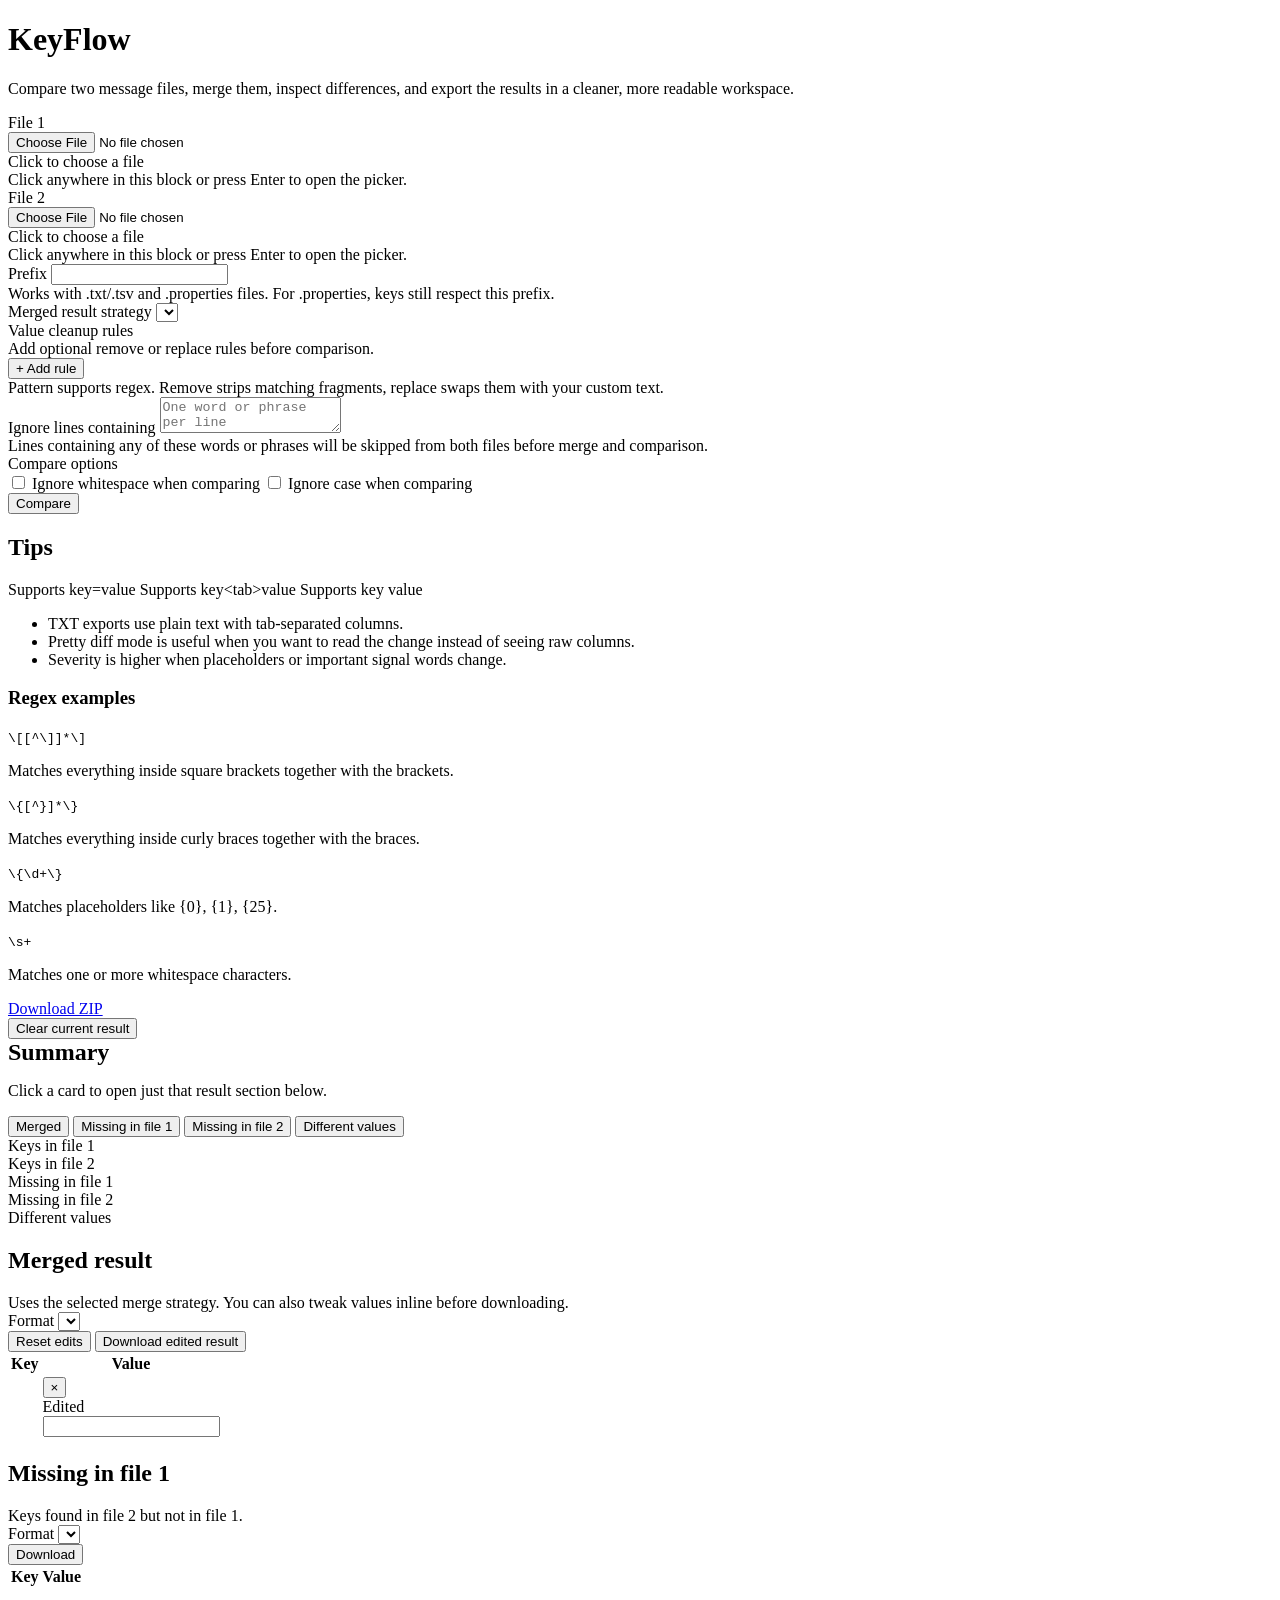
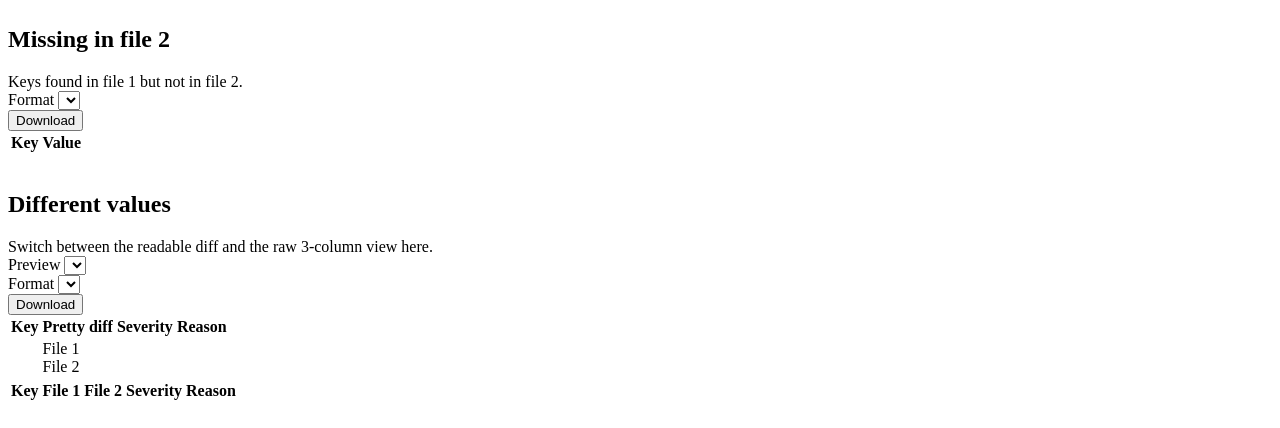
==== commit c2637c41: "PROPERTIES files handling, extracting styles to css, etc.." ====
--- a/src/main/resources/templates/index.html
+++ b/src/main/resources/templates/index.html
@@ -4,1060 +4,8 @@
     <meta charset="UTF-8">
     <meta name="viewport" content="width=device-width, initial-scale=1">
     <title>KeyFlow</title>
-    <style>
-        @import url("https://fonts.googleapis.com/css2?family=Inter:wght@400;500;600;700;800&family=Space+Grotesk:wght@500;700&display=swap");
-        :root {
-            --bg: #040814;
-            --bg-2: #091225;
-            --bg-3: #0d1833;
-            --panel: rgba(10, 18, 38, 0.72);
-            --panel-strong: rgba(12, 22, 44, 0.88);
-            --panel-2: rgba(20, 33, 63, 0.88);
-            --text: #f4f8ff;
-            --muted: #95a9cb;
-            --line: rgba(148, 173, 255, 0.16);
-            --line-strong: rgba(155, 188, 255, 0.28);
-            --accent: #9b5cff;
-            --accent-2: #24e1ff;
-            --accent-3: #4f7cff;
-            --accent-soft: rgba(155, 92, 255, 0.18);
-            --accent-soft-2: rgba(36, 225, 255, 0.16);
-            --danger: #ff5d87;
-            --success: #41e2a6;
-            --shadow-lg: 0 35px 120px rgba(2, 6, 23, 0.58);
-            --shadow-md: 0 20px 70px rgba(2, 8, 23, 0.36);
-            --shadow-neon: 0 0 0 1px rgba(255,255,255,0.03), 0 0 28px rgba(79, 124, 255, 0.08), 0 0 48px rgba(36, 225, 255, 0.05);
-        }
-        * { box-sizing: border-box; }
-        html {
-            scroll-behavior: smooth;
-        }
-        body {
-            margin: 0;
-            font-family: Inter, ui-sans-serif, system-ui, -apple-system, BlinkMacSystemFont, "Segoe UI", sans-serif;
-            background:
-                radial-gradient(circle at 15% 10%, rgba(36, 225, 255, 0.14), transparent 22%),
-                radial-gradient(circle at 85% 8%, rgba(155, 92, 255, 0.16), transparent 24%),
-                radial-gradient(circle at 50% 120%, rgba(79, 124, 255, 0.12), transparent 36%),
-                linear-gradient(180deg, var(--bg-3), var(--bg-2) 35%, var(--bg));
-            color: var(--text);
-            min-height: 100vh;
-            letter-spacing: -0.01em;
-            overflow-x: hidden;
-        }
-        body::before {
-            content: '';
-            position: fixed;
-            inset: 0;
-            pointer-events: none;
-            background:
-                linear-gradient(rgba(255,255,255,0.018) 1px, transparent 1px),
-                linear-gradient(90deg, rgba(255,255,255,0.018) 1px, transparent 1px);
-            background-size: 30px 30px;
-            mask-image: radial-gradient(circle at center, rgba(0,0,0,0.9), rgba(0,0,0,0.18));
-            opacity: .18;
-        }
-        .page {
-            position: relative;
-            max-width: 1380px;
-            margin: 0 auto;
-            padding: 34px 28px 46px;
-        }
-        .page::before,
-        .page::after {
-            content: '';
-            position: fixed;
-            width: 520px;
-            height: 520px;
-            border-radius: 50%;
-            filter: blur(90px);
-            opacity: .14;
-            pointer-events: none;
-            z-index: 0;
-        }
-        .page::before {
-            left: -180px;
-            top: 180px;
-            background: radial-gradient(circle, rgba(36, 225, 255, 0.34), transparent 70%);
-        }
-        .page::after {
-            right: -170px;
-            top: 40px;
-            background: radial-gradient(circle, rgba(155, 92, 255, 0.34), transparent 72%);
-        }
-        .hero {
-            position: relative;
-            z-index: 1;
-            margin-bottom: 24px;
-            padding: 30px 32px;
-            border: 1px solid rgba(148, 173, 255, 0.16);
-            border-radius: 30px;
-            background:
-                linear-gradient(135deg, rgba(255,255,255,0.09), rgba(255,255,255,0.015) 42%, rgba(255,255,255,0.03)),
-                radial-gradient(circle at top right, rgba(36, 225, 255, 0.18), transparent 32%),
-                radial-gradient(circle at 18% 0%, rgba(155, 92, 255, 0.24), transparent 36%),
-                rgba(9, 16, 33, 0.78);
-            box-shadow: var(--shadow-lg), var(--shadow-neon);
-            backdrop-filter: blur(20px) saturate(1.2);
-            -webkit-backdrop-filter: blur(20px) saturate(1.2);
-            overflow: hidden;
-        }
-        .hero::before,
-        .hero::after {
-            content: '';
-            position: absolute;
-            pointer-events: none;
-        }
-        .hero::before {
-            inset: 0;
-            background:
-                linear-gradient(120deg, rgba(255,255,255,0.12), transparent 18%, transparent 82%, rgba(255,255,255,0.08)),
-                linear-gradient(180deg, rgba(255,255,255,0.04), transparent 40%);
-            opacity: .62;
-        }
-        .hero::after {
-            right: 42px;
-            top: -24px;
-            width: 220px;
-            height: 220px;
-            border-radius: 50%;
-            background: radial-gradient(circle, rgba(36, 225, 255, 0.22), transparent 64%);
-            filter: blur(14px);
-        }
-        .hero h1 {
-            position: relative;
-            z-index: 1;
-            margin: 0 0 10px;
-            font-family: "Space Grotesk", Inter, sans-serif;
-            font-size: 46px;
-            line-height: 1;
-            letter-spacing: -0.05em;
-            text-shadow: 0 0 18px rgba(36, 225, 255, 0.06);
-        }
-        .hero p {
-            position: relative;
-            z-index: 1;
-            margin: 0;
-            max-width: 780px;
-            color: #bcc9e6;
-            font-size: 15px;
-            line-height: 1.7;
-        }
-        .card {
-            position: relative;
-            z-index: 1;
-            background:
-                linear-gradient(180deg, rgba(255,255,255,0.06), rgba(255,255,255,0.015) 12%, rgba(255,255,255,0.025)),
-                linear-gradient(180deg, rgba(10, 19, 38, 0.92), rgba(7, 14, 28, 0.82));
-            border: 1px solid rgba(148, 173, 255, 0.14);
-            border-radius: 26px;
-            padding: 24px;
-            box-shadow: var(--shadow-md), inset 0 1px 0 rgba(255,255,255,0.05);
-            backdrop-filter: blur(18px) saturate(1.14);
-            -webkit-backdrop-filter: blur(18px) saturate(1.14);
-            margin-bottom: 20px;
-            overflow: hidden;
-        }
-        .card::after {
-            content: '';
-            position: absolute;
-            inset: 0;
-            background: linear-gradient(135deg, rgba(155, 92, 255, 0.018), transparent 38%, rgba(36, 225, 255, 0.015) 80%, transparent);
-            pointer-events: none;
-        }
-        .grid {
-            display: grid;
-            grid-template-columns: 1.2fr .8fr;
-            gap: 20px;
-        }
-        .upload-grid {
-            display: grid;
-            grid-template-columns: repeat(2, minmax(0, 1fr));
-            gap: 16px;
-            margin-bottom: 18px;
-        }
-        .upload-card {
-            position: relative;
-            border: 1px solid rgba(123, 149, 255, 0.20);
-            border-radius: 22px;
-            padding: 20px;
-            background:
-                linear-gradient(180deg, rgba(255,255,255,.06), rgba(255,255,255,.02)),
-                linear-gradient(135deg, rgba(79,124,255,0.08), rgba(155,92,255,0.08) 45%, rgba(36,225,255,0.06));
-            min-height: 154px;
-            display: flex;
-            flex-direction: column;
-            justify-content: center;
-            gap: 8px;
-            cursor: pointer;
-            overflow: hidden;
-            transition: border-color .24s ease, background .24s ease, box-shadow .24s ease, transform .24s ease, filter .24s ease;
-            box-shadow: inset 0 1px 0 rgba(255,255,255,0.05);
-        }
-        .upload-card::before,
-        .upload-card::after {
-            content: '';
-            position: absolute;
-            inset: 0;
-            pointer-events: none;
-        }
-        .upload-card::before {
-            inset: -1px;
-            background: linear-gradient(135deg, rgba(155,92,255,0.22), rgba(79,124,255,0.12), rgba(36,225,255,0.18));
-            mask: linear-gradient(#fff 0 0) content-box, linear-gradient(#fff 0 0);
-            -webkit-mask: linear-gradient(#fff 0 0) content-box, linear-gradient(#fff 0 0);
-            mask-composite: exclude;
-            -webkit-mask-composite: xor;
-            padding: 1px;
-            opacity: .7;
-        }
-        .upload-card::after {
-            background: linear-gradient(135deg, rgba(255,255,255,0.10), transparent 28%, transparent 65%, rgba(36,225,255,0.08));
-            opacity: .95;
-        }
-        .upload-card:hover {
-            border-color: rgba(36, 225, 255, 0.34);
-            background:
-                linear-gradient(180deg, rgba(255,255,255,.07), rgba(255,255,255,.025)),
-                linear-gradient(135deg, rgba(155,92,255,0.11), rgba(79,124,255,0.10) 40%, rgba(36,225,255,0.09));
-            box-shadow: 0 24px 65px rgba(2, 8, 23, 0.34), 0 0 48px rgba(36,225,255,0.08), inset 0 1px 0 rgba(255,255,255,0.06);
-            filter: saturate(1.02);
-        }
-        .upload-card.active {
-            border-color: rgba(65,226,166,.44);
-            background:
-                linear-gradient(180deg, rgba(255,255,255,.07), rgba(255,255,255,.025)),
-                linear-gradient(135deg, rgba(65,226,166,.13), rgba(36,225,255,.08) 50%, rgba(79,124,255,.07));
-            box-shadow: 0 24px 65px rgba(2, 8, 23, 0.36), 0 0 42px rgba(65,226,166,.11);
-        }
-        .upload-card:focus-visible {
-            outline: 2px solid rgba(167,139,250,.65);
-            outline-offset: 2px;
-        }
-        .upload-title {
-            position: relative;
-            z-index: 1;
-            font-weight: 800;
-            margin: 0;
-            font-size: 12px;
-            letter-spacing: .12em;
-            text-transform: uppercase;
-            color: #c2cffa;
-        }
-        .hidden-file-input {
-            position: absolute;
-            width: 1px;
-            height: 1px;
-            opacity: 0;
-            pointer-events: none;
-        }
-        .file-dropzone {
-            position: relative;
-            z-index: 1;
-            width: 100%;
-            min-height: 72px;
-            display: flex;
-            flex-direction: column;
-            justify-content: center;
-            gap: 8px;
-        }
-        .file-main {
-            font-weight: 800;
-            font-size: 20px;
-            line-height: 1.25;
-            word-break: break-word;
-        }
-        .file-main.placeholder {
-            color: var(--text);
-        }
-        .file-main.selected {
-            color: #86efac;
-        }
-        .file-sub {
-            color: var(--muted);
-            font-size: 13px;
-            line-height: 1.4;
-        }
-        .hint, .muted { color: var(--muted); font-size: 14px; }
-        h2 {
-            margin: 0;
-            font-size: 24px;
-            letter-spacing: -0.03em;
-        }
-        label {
-            display: block;
-            font-weight: 700;
-            margin-bottom: 10px;
-            color: #f3f7ff;
-            letter-spacing: -0.01em;
-        }
-        .field-grid {
-            display: grid;
-            grid-template-columns: repeat(2, minmax(0, 1fr));
-            gap: 20px 16px;
-        }
-        .field { margin-bottom: 18px; }
-        input[type="text"], select, textarea {
-            width: 100%;
-            border-radius: 16px;
-            border: 1px solid rgba(148, 173, 255, 0.16);
-            background:
-                linear-gradient(180deg, rgba(255,255,255,0.06), rgba(255,255,255,0.02)),
-                linear-gradient(180deg, rgba(18, 31, 59, 0.98), rgba(12, 24, 48, 0.98));
-            color: var(--text);
-            padding: 13px 15px;
-            font: inherit;
-            box-shadow: inset 0 1px 0 rgba(255,255,255,0.04), 0 8px 24px rgba(2,8,23,0.18);
-            transition: border-color .2s ease, box-shadow .2s ease, background .2s ease, filter .2s ease;
-        }
-        input[type="text"]::placeholder, textarea::placeholder {
-            color: #7f95ba;
-        }
-        input[type="text"]:focus, select:focus, textarea:focus {
-            outline: none;
-            border-color: rgba(36, 225, 255, 0.42);
-            box-shadow: 0 0 0 4px rgba(36, 225, 255, 0.10), 0 0 34px rgba(79,124,255,0.12), inset 0 1px 0 rgba(255,255,255,0.05);
-            background:
-                linear-gradient(180deg, rgba(255,255,255,0.07), rgba(255,255,255,0.025)),
-                linear-gradient(180deg, rgba(22, 38, 72, 1), rgba(14, 27, 52, 1));
-        }
-        textarea {
-            min-height: 180px;
-            resize: none;
-        }
-        .field .hint {
-            margin-top: 12px;
-            line-height: 1.55;
-        }
-        .checks {
-            display: flex;
-            flex-direction: column;
-            gap: 18px;
-            margin-top: 10px;
-            padding-top: 4px;
-        }
-        .check {
-            display: flex;
-            gap: 12px;
-            align-items: center;
-            color: var(--text);
-            line-height: 1.45;
-        }
-        .check input {
-            width: 18px;
-            height: 18px;
-            margin: 0;
-            accent-color: var(--accent-2);
-            flex: 0 0 auto;
-        }
-        .button-row { display: flex; gap: 12px; flex-wrap: wrap; margin-top: 18px; }
-        button, .link-button {
-            position: relative;
-            border: none;
-            border-radius: 16px;
-            padding: 12px 18px;
-            font-weight: 800;
-            cursor: pointer;
-            text-decoration: none;
-            display: inline-flex;
-            align-items: center;
-            justify-content: center;
-            font: inherit;
-            letter-spacing: -0.01em;
-            transition: transform .18s ease, box-shadow .18s ease, border-color .18s ease, background .18s ease, filter .18s ease;
-        }
-        button:hover, .link-button:hover {
-            transform: translateY(-0.5px);
-            filter: saturate(1.02);
-        }
-        .primary {
-            color: white;
-            background:
-                linear-gradient(180deg, rgba(255,255,255,0.15), rgba(255,255,255,0.04)),
-                linear-gradient(135deg, #a05fff, #6a7eff 46%, #24e1ff);
-            box-shadow: 0 16px 32px rgba(74, 92, 218, 0.24), 0 0 24px rgba(36,225,255,0.06), inset 0 1px 0 rgba(255,255,255,0.18);
-        }
-        .secondary {
-            color: var(--text);
-            background:
-                linear-gradient(180deg, rgba(255,255,255,.08), rgba(255,255,255,.03)),
-                linear-gradient(180deg, rgba(19, 32, 60, 0.9), rgba(12, 23, 44, 0.88));
-            border: 1px solid rgba(148, 173, 255, 0.14);
-            box-shadow: inset 0 1px 0 rgba(255,255,255,0.05), 0 12px 26px rgba(2,8,23,0.18);
-        }
-        .danger {
-            background:
-                linear-gradient(180deg, rgba(255,255,255,0.14), rgba(255,255,255,0.04)),
-                linear-gradient(135deg, #ff7a95, #ff4d6d);
-            color: white;
-            box-shadow: 0 16px 38px rgba(127, 29, 29, 0.30), inset 0 1px 0 rgba(255,255,255,0.16);
-        }
-        .error-msg { color: #fca5a5; margin-bottom: 12px; }
-        .stats { display: grid; grid-template-columns: repeat(5, minmax(0, 1fr)); gap: 12px; }
-        .muted { color: var(--muted); }
-        .stat {
-            background: linear-gradient(180deg, rgba(255,255,255,.045), rgba(255,255,255,.02));
-            border: 1px solid var(--line);
-            border-radius: 18px;
-            padding: 18px;
-            cursor: pointer;
-            position: relative;
-            overflow: hidden;
-            transition: border-color .22s ease, box-shadow .22s ease, background .22s ease;
-        }
-        .stat::after {
-            content: '';
-            position: absolute;
-            inset: 0;
-            background: linear-gradient(135deg, rgba(139, 92, 246, 0.08), transparent 46%, rgba(34, 211, 238, 0.08));
-            opacity: 0;
-            transition: opacity .22s ease;
-            pointer-events: none;
-        }
-        .stat:hover {
-            border-color: rgba(34, 211, 238, 0.28);
-            box-shadow: 0 14px 34px rgba(2, 8, 23, 0.2);
-        }
-        .stat:hover::after,
-        .stat.active::after { opacity: 1; }
-        .stat.active {
-            border-color: rgba(139, 92, 246, 0.42);
-            background: linear-gradient(180deg, rgba(139, 92, 246, 0.09), rgba(34, 211, 238, 0.05));
-        }
-        .stat-value { font-size: 30px; font-weight: 800; letter-spacing: -0.04em; }
-        .stat-label { color: var(--muted); font-size: 13px; margin-top: 4px; }
-        .section-head {
-            display: flex;
-            justify-content: space-between;
-            gap: 16px;
-            align-items: center;
-            flex-wrap: wrap;
-            margin-bottom: 14px;
-        }
-        .section-head h2 { margin: 0 0 6px; }
-        .export-box {
-            display: grid;
-            grid-template-columns: minmax(200px, 280px) auto;
-            gap: 12px;
-            align-items: end;
-        }
-        .export-box.diff-export {
-            grid-template-columns: minmax(180px, 240px) minmax(200px, 280px) auto;
-        }
-        .mini-field { min-width: 0; }
-        .format-desc { font-size: 12px; color: var(--muted); margin-top: 8px; line-height: 1.45; }
-        .table-wrap {
-            max-height: 420px;
-            overflow: auto;
-            border: 1px solid rgba(148, 173, 255, 0.14);
-            border-radius: 20px;
-            background:
-                linear-gradient(180deg, rgba(255,255,255,0.04), rgba(255,255,255,0.015)),
-                rgba(5, 12, 24, 0.34);
-            box-shadow: inset 0 1px 0 rgba(255,255,255,0.04), 0 14px 36px rgba(2,8,23,0.18);
-        }
-        table { width: 100%; border-collapse: collapse; }
-        th, td { padding: 13px 14px; border-bottom: 1px solid rgba(173, 196, 255, 0.08); vertical-align: top; }
-        th {
-            position: sticky;
-            top: 0;
-            background: rgba(16, 29, 52, 0.96);
-            backdrop-filter: blur(12px);
-            text-align: left;
-            z-index: 1;
-            color: #dce7ff;
-        }
-        td pre { margin: 0; white-space: pre-wrap; word-break: break-word; font-family: inherit; }
-        .severity-LOW { color: #93c5fd; font-weight: 700; }
-        .severity-MEDIUM { color: #fcd34d; font-weight: 700; }
-        .severity-HIGH { color: #fca5a5; font-weight: 700; }
-        .top-actions { display:flex; justify-content:flex-end; gap:12px; margin-bottom: 20px; }
-        .tips ul { margin: 22px 0 0 20px; color: var(--muted); padding-left: 18px; }
-        .tips li { margin-bottom: 12px; line-height: 1.6; }
-        .hint-row { display: flex; gap: 10px; flex-wrap: wrap; }
-        .badge {
-            background: linear-gradient(180deg, rgba(139, 92, 246, 0.10), rgba(34, 211, 238, 0.06));
-            border:1px solid rgba(173, 196, 255, 0.12);
-            color: #d9e3fb;
-            border-radius:999px;
-            padding:7px 11px;
-            font-size:12px;
-            box-shadow: inset 0 1px 0 rgba(255,255,255,0.04);
-        }
-        .tips .hint-row {
-            margin-top: 20px;
-            margin-bottom: 12px;
-            padding-top: 4px;
-        }
-        .tips h2 {
-            margin-bottom: 4px;
-        }
-        .results-header {
-            display: flex;
-            justify-content: space-between;
-            align-items: center;
-            gap: 12px;
-            margin-bottom: 14px;
-            flex-wrap: wrap;
-        }
-        .results-header .muted { margin: 0; }
-        .section-card { display: none; }
-        .section-card.active { display: block; }
-        .diff-preview-table { display: none; }
-        .diff-preview-table.active { display: block; }
-        .section-switcher {
-            display: flex;
-            flex-wrap: wrap;
-            gap: 10px;
-            margin: 16px 0 0;
-        }
-        .switch-button {
-            background: linear-gradient(180deg, rgba(255,255,255,.06), rgba(255,255,255,.035));
-            border: 1px solid var(--line);
-            color: var(--text);
-            border-radius: 999px;
-            padding: 10px 14px;
-            font-weight: 700;
-            cursor: pointer;
-            box-shadow: inset 0 1px 0 rgba(255,255,255,0.03);
-        }
-        .switch-button.active {
-            border-color: rgba(34, 211, 238, 0.30);
-            background: linear-gradient(180deg, rgba(139,92,246,.20), rgba(34,211,238,.14));
-            box-shadow: 0 10px 24px rgba(2,8,23,.18), inset 0 1px 0 rgba(255,255,255,0.06);
-        }
-        .code-hint {
-            display: block;
-            white-space: pre-wrap;
-            font-family: ui-monospace, SFMono-Regular, Menlo, Consolas, monospace;
-            margin-top: 8px;
-            color: #cbd5e1;
-        }
-
-        .rules-panel {
-            display: flex;
-            flex-direction: column;
-            gap: 12px;
-        }
-        .rules-toolbar {
-            display: flex;
-            justify-content: space-between;
-            gap: 12px;
-            align-items: center;
-            flex-wrap: wrap;
-        }
-        .rules-list {
-            display: flex;
-            flex-direction: column;
-            gap: 10px;
-        }
-        .ghost-button {
-            border: 1px solid rgba(173, 196, 255, 0.12);
-            background: linear-gradient(180deg, rgba(255,255,255,.08), rgba(255,255,255,.04));
-            color: var(--text);
-            border-radius: 14px;
-            padding: 10px 12px;
-            font-weight: 700;
-            cursor: pointer;
-            box-shadow: inset 0 1px 0 rgba(255,255,255,0.03);
-        }
-        .merged-actions {
-            display: flex;
-            gap: 16px;
-            align-items: flex-start;
-            flex-wrap: wrap;
-        }
-        .merged-actions .mini-field {
-            display: flex;
-            flex-direction: column;
-            justify-content: flex-start;
-            min-width: 320px;
-            margin-right: auto;
-        }
-        .merged-action-buttons {
-            display: flex;
-            flex-direction: column;
-            gap: 10px;
-            align-items: stretch;
-            margin-top: 24px;
-        }
-        .merged-action-buttons .secondary {
-            min-width: 220px;
-        }
-        .merged-actions .mini-field label {
-            margin-bottom: 6px;
-        }
-        .merged-table td {
-            vertical-align: top;
-        }
-        .merged-table td:last-child {
-            width: 62%;
-        }
-        .editable-shell:hover {
-            border-color: rgba(167,139,250,.35);
-            background: rgba(167,139,250,.05);
-        }
-        .editable-shell.editing {
-            border-color: rgba(167,139,250,.75);
-            background: transparent;
-            box-shadow: none;
-            padding: 0;
-        }
-        .editable-display {
-            white-space: pre-wrap;
-            word-break: break-word;
-            line-height: 1.5;
-            min-height: 24px;
-        }
-        .editable-placeholder {
-            color: var(--muted);
-        }
-        .editable-input {
-            width: 100%;
-            border-radius: 18px;
-            border: 1px solid rgba(167,139,250,.42);
-            background: linear-gradient(180deg, rgba(20, 31, 58, 0.96), rgba(12, 22, 43, 0.94));
-            color: var(--text);
-            padding: 18px 20px;
-            font: inherit;
-            line-height: 1.5;
-            display: none;
-            min-height: 72px;
-            box-shadow: inset 0 1px 0 rgba(255,255,255,0.04);
-        }
-        .editable-shell.editing .editable-input {
-            display: block;
-        }
-        .editable-shell.editing .editable-display,
-        .editable-shell.editing .editable-meta,
-        .editable-shell.editing .editable-status,
-        .editable-shell.editing .editable-diff-preview {
-            display: none;
-        }
-        .editable-meta {
-            color: var(--muted);
-            font-size: 12px;
-            margin-top: 8px;
-        }
-        .subtle {
-            color: var(--muted);
-            font-size: 13px;
-        }
-        .diff-added,
-        .diff-removed {
-            display: inline;
-            padding: 1px 3px;
-            border-radius: 6px;
-        }
-        .diff-added {
-            background: linear-gradient(180deg, rgba(65,226,166,.22), rgba(65,226,166,.12));
-            color: #d1fae5;
-            box-shadow: inset 0 1px 0 rgba(255,255,255,0.03);
-        }
-        .diff-removed {
-            background: linear-gradient(180deg, rgba(255,93,135,.22), rgba(255,93,135,.12));
-            color: #ffd1dd;
-            box-shadow: inset 0 1px 0 rgba(255,255,255,0.03);
-        }
-        .pretty-pair {
-            display: flex;
-            flex-direction: column;
-            gap: 8px;
-            line-height: 1.55;
-        }
-        .pretty-line {
-            display: flex;
-            gap: 12px;
-            align-items: flex-start;
-            padding: 8px 10px;
-            border-radius: 14px;
-            background: linear-gradient(180deg, rgba(255,255,255,.05), rgba(255,255,255,.02));
-            border: 1px solid rgba(148,173,255,0.08);
-        }
-        .pretty-label {
-            flex: 0 0 auto;
-            min-width: 60px;
-            color: #cdd8f6;
-            font-size: 11px;
-            font-weight: 800;
-            text-transform: uppercase;
-            letter-spacing: .08em;
-            padding: 4px 8px;
-            border-radius: 999px;
-            background: linear-gradient(180deg, rgba(255,255,255,.07), rgba(255,255,255,.02));
-            border: 1px solid rgba(148,173,255,0.10);
-        }
-        .pretty-content {
-            min-width: 0;
-            white-space: pre-wrap;
-            word-break: break-word;
-        }
-        .editable-shell {
-            position: relative;
-            border: 1px solid rgba(148,173,255,0.08);
-            border-radius: 18px;
-            padding: 14px 15px;
-            background:
-                linear-gradient(180deg, rgba(255,255,255,.05), rgba(255,255,255,.02)),
-                linear-gradient(180deg, rgba(15, 25, 47, 0.86), rgba(11, 19, 37, 0.80));
-            transition: border-color .18s ease, background .18s ease, box-shadow .18s ease, transform .18s ease;
-            overflow: hidden;
-            box-shadow: inset 0 1px 0 rgba(255,255,255,0.03), 0 10px 28px rgba(2,8,23,0.10);
-        }
-        .editable-shell::before {
-            content: '';
-            position: absolute;
-            inset: 0 auto 0 0;
-            width: 3px;
-            background: transparent;
-            transition: background .18s ease;
-        }
-        .editable-shell.changed {
-            border-color: rgba(167,139,250,.42);
-            background: linear-gradient(180deg, rgba(124,58,237,.09), rgba(124,58,237,.04));
-            box-shadow: inset 0 0 0 1px rgba(167,139,250,.09);
-        }
-        .editable-shell.changed::before {
-            background: linear-gradient(180deg, rgba(167,139,250,.95), rgba(124,58,237,.45));
-        }
-        .editable-shell.changed-manual {
-            border-color: rgba(96,165,250,.42);
-            background: linear-gradient(180deg, rgba(59,130,246,.10), rgba(59,130,246,.04));
-            box-shadow: inset 0 0 0 1px rgba(96,165,250,.08);
-        }
-        .editable-shell.changed-manual::before {
-            background: linear-gradient(180deg, rgba(96,165,250,.95), rgba(59,130,246,.45));
-        }
-        .editable-status {
-            display: none;
-            align-items: center;
-            gap: 8px;
-            margin-bottom: 8px;
-            flex-wrap: wrap;
-        }
-        .editable-shell.changed-manual .editable-status {
-            display: flex;
-        }
-        .edit-badge {
-            display: inline-flex;
-            align-items: center;
-            border-radius: 999px;
-            padding: 5px 9px;
-            font-size: 11px;
-            font-weight: 800;
-            letter-spacing: .03em;
-            text-transform: uppercase;
-            background: rgba(124,58,237,.16);
-            color: #ddd6fe;
-            border: 1px solid rgba(167,139,250,.24);
-        }
-        .editable-shell.changed-manual .edit-badge {
-            background: rgba(59,130,246,.14);
-            color: #dbeafe;
-            border-color: rgba(96,165,250,.24);
-        }
-        .editable-diff-preview {
-            display: none;
-            margin-top: 10px;
-            padding-top: 10px;
-            border-top: 1px solid rgba(255,255,255,.06);
-        }
-        .editable-shell.changed-manual:hover .editable-diff-preview,
-        .editable-shell.changed-manual:focus-within .editable-diff-preview {
-            display: block;
-        }
-        .editable-shell.changed-manual .editable-display {
-            font-weight: 600;
-        }
-        .editable-shell.changed-manual .pretty-content {
-            color: #eff6ff;
-        }
-        .merged-row.removed {
-            display: none;
-        }
-        .merged-value-head {
-            position: absolute;
-            top: 12px;
-            right: 12px;
-            display: flex;
-            justify-content: flex-end;
-            z-index: 3;
-        }
-        .row-remove-button {
-            width: 28px;
-            height: 28px;
-            cursor: pointer;
-            z-index: 4;
-            padding: 0;
-            border-radius: 999px;
-            border: 1px solid rgba(148, 173, 255, 0.18);
-            background: rgba(255,255,255,0.04);
-            color: var(--muted);
-            opacity: 0;
-            transform: scale(.96);
-            transition: opacity .16s ease, transform .16s ease, color .16s ease, border-color .16s ease, background .16s ease;
-        }
-        .editable-shell:hover .row-remove-button,
-        .editable-shell:focus-within .row-remove-button {
-            opacity: 1;
-            transform: scale(1);
-        }
-        .row-remove-button:hover {
-            color: #ffd4de;
-            border-color: rgba(255, 93, 135, 0.34);
-            background: rgba(255, 93, 135, 0.10);
-        }
-        .ignore-terms-field textarea {
-            min-height: 88px;
-        }
-        .value-cleanup-field {
-            grid-column: 1 / -1;
-        }
-        .rule-row {
-            display: grid;
-            gap: 10px;
-            align-items: center;
-            padding: 12px;
-            border: 1px solid rgba(148, 173, 255, 0.14);
-            border-radius: 18px;
-            background:
-                linear-gradient(180deg, rgba(255,255,255,.05), rgba(255,255,255,.02)),
-                linear-gradient(180deg, rgba(15, 27, 52, 0.9), rgba(10, 19, 38, 0.84));
-            width: 100%;
-            max-width: 100%;
-            overflow: hidden;
-            box-shadow: inset 0 1px 0 rgba(255,255,255,0.03), 0 12px 28px rgba(2,8,23,0.12);
-        }
-        .rule-row.mode-remove {
-            grid-template-columns: 122px minmax(360px, 1fr) 42px;
-        }
-        .rule-row.mode-replace {
-            grid-template-columns: 122px minmax(260px, 1.2fr) minmax(260px, 1.2fr) 42px;
-        }
-        .rule-row input, .rule-row select {
-            min-width: 0;
-        }
-        .rule-row .replacement-cell.hidden {
-            display: none;
-        }
-        .rule-row .replacement-cell,
-        .rule-row .pattern-cell {
-            min-width: 0;
-            width: 100%;
-        }
-        .rule-row .action-cell {
-            display: flex;
-            justify-content: flex-end;
-        }
-        .rule-row .ghost-button {
-            width: 36px;
-            height: 36px;
-            min-width: 36px;
-            padding: 0;
-            border-radius: 999px;
-            white-space: nowrap;
-            font-size: 18px;
-            line-height: 1;
-        }
-        .rule-row .rule-pattern,
-        .rule-row .rule-replacement {
-            font-size: 14px;
-            width: 100%;
-        }
-        select option {
-            color: #10203f;
-            background: #edf4ff;
-        }
-
-
-        @keyframes floatDrift {
-            0% { transform: translate3d(0, 0, 0) scale(1); }
-            50% { transform: translate3d(18px, -24px, 0) scale(1.06); }
-            100% { transform: translate3d(-10px, 12px, 0) scale(0.98); }
-        }
-        @keyframes pulseGlow {
-            0%, 100% { opacity: .38; filter: blur(86px) saturate(1); }
-            50% { opacity: .58; filter: blur(104px) saturate(1.1); }
-        }
-        @keyframes heroSweep {
-            0% { transform: translateX(-120%) rotate(12deg); opacity: 0; }
-            18% { opacity: .55; }
-            48% { opacity: .28; }
-            100% { transform: translateX(180%) rotate(12deg); opacity: 0; }
-        }
-        @keyframes sheenMove {
-            0% { transform: translateX(-140%) skewX(-18deg); opacity: 0; }
-            20% { opacity: .16; }
-            40% { opacity: .28; }
-            100% { transform: translateX(240%) skewX(-18deg); opacity: 0; }
-        }
-        @keyframes borderShift {
-            0% { background-position: 0% 50%; }
-            50% { background-position: 100% 50%; }
-            100% { background-position: 0% 50%; }
-        }
-        .ambient-layer {
-            position: fixed;
-            inset: 0;
-            pointer-events: none;
-            overflow: hidden;
-            z-index: 0;
-        }
-        .ambient-orb {
-            position: absolute;
-            border-radius: 999px;
-            opacity: .18;
-            filter: blur(92px);
-            mix-blend-mode: screen;
-            animation: floatDrift 18s ease-in-out infinite alternate, pulseGlow 10s ease-in-out infinite;
-        }
-        .ambient-orb.orb-1 {
-            width: 340px;
-            height: 340px;
-            top: 12%;
-            left: 8%;
-            background: radial-gradient(circle, rgba(104, 82, 255, 0.82), rgba(104, 82, 255, 0.10) 58%, transparent 72%);
-            animation-duration: 20s, 9s;
-        }
-        .ambient-orb.orb-2 {
-            width: 420px;
-            height: 420px;
-            top: 4%;
-            right: 6%;
-            background: radial-gradient(circle, rgba(34, 211, 238, 0.80), rgba(34, 211, 238, 0.08) 54%, transparent 72%);
-            animation-duration: 22s, 12s;
-            animation-delay: -6s, -4s;
-        }
-        .ambient-orb.orb-3 {
-            width: 380px;
-            height: 380px;
-            bottom: -4%;
-            left: 28%;
-            background: radial-gradient(circle, rgba(255, 118, 173, 0.44), rgba(255, 118, 173, 0.07) 56%, transparent 72%);
-            animation-duration: 26s, 11s;
-            animation-delay: -10s, -2s;
-        }
-        .ambient-grid {
-            position: absolute;
-            inset: 0;
-            display:none;
-            background:
-                linear-gradient(rgba(255,255,255,0.018) 1px, transparent 1px),
-                linear-gradient(90deg, rgba(255,255,255,0.018) 1px, transparent 1px);
-            background-size: 46px 46px;
-            mask-image: radial-gradient(circle at center, rgba(0,0,0,0.85), rgba(0,0,0,0.18));
-            opacity: .10;
-        }
-        .hero {
-            isolation: isolate;
-        }
-        .hero::before {
-            opacity: .58;
-        }
-        .hero::after {
-            filter: blur(18px);
-            opacity: .9;
-        }
-        .hero .hint-row .badge {
-            backdrop-filter: blur(12px);
-            -webkit-backdrop-filter: blur(12px);
-        }
-        .hero-shine {
-            position: absolute;
-            inset: -24% auto -24% -18%;
-            width: 48%;
-            pointer-events: none;
-            background: linear-gradient(90deg, transparent, rgba(255,255,255,0.05), rgba(255,255,255,0.14), rgba(36,225,255,0.12), transparent);
-            transform: skewX(-18deg);
-            filter: blur(6px);
-            animation: heroSweep 12s ease-in-out infinite;
-            z-index: 0;
-        }
-        .card,
-        .upload-card,
-        .stat,
-        .switch-button,
-        button,
-        .ghost-button,
-        .editable-shell {
-            position: relative;
-        }
-        .card::before,
-        .upload-card .gloss,
-        .stat::before,
-        button::before,
-        .ghost-button::before,
-        .switch-button::before {
-            content: '';
-            position: absolute;
-            inset: 0 auto 0 -36%;
-            width: 34%;
-            pointer-events: none;
-            background: linear-gradient(90deg, transparent, rgba(255,255,255,0.015), rgba(255,255,255,0.08), rgba(255,255,255,0.015), transparent);
-            transform: skewX(-18deg);
-            opacity: 0;
-        }
-        .upload-card:hover .gloss {
-            opacity: 1;
-            animation: sheenMove 1.3s ease forwards;
-        }
-        .card {
-            transition: transform .28s ease, box-shadow .28s ease, border-color .28s ease, background .28s ease;
-        }
-        .card:hover {
-            transform: none;
-            border-color: rgba(142, 170, 255, 0.16);
-            box-shadow: 0 18px 42px rgba(2,8,23,0.20), inset 0 1px 0 rgba(255,255,255,0.06);
-        }
-        .upload-card {
-            backdrop-filter: blur(22px) saturate(1.18);
-            -webkit-backdrop-filter: blur(22px) saturate(1.18);
-        }
-        .upload-card .gloss {
-            border-radius: inherit;
-        }
-        .primary,
-        .danger {
-            overflow: hidden;
-        }
-        .primary {
-            background-size: 180% 180%, 180% 180%;
-        }
-        .section-switcher .switch-button {
-            overflow: hidden;
-        }
-        .editable-shell.changed,
-        .editable-shell.changed-manual {
-            box-shadow: inset 0 0 0 1px rgba(255,255,255,.05), 0 18px 46px rgba(2,8,23,0.18);
-        }
-        @media (prefers-reduced-motion: reduce) {
-            .ambient-orb,
-            .hero-shine,
-            .card::before,
-            .upload-card .gloss,
-            .stat::before,
-            button::before,
-            .ghost-button::before,
-            .switch-button::before,
-            .primary {
-                animation: none !important;
-                transition: none !important;
-            }
-        }
-
-        @media (max-width: 980px) {
-            .page { padding: 22px 16px 30px; }
-            .hero {
-                padding: 22px 20px;
-                border-radius: 24px;
-            }
-            .hero h1 { font-size: 34px; }
-            .grid, .upload-grid, .field-grid, .stats { grid-template-columns: 1fr; }
-            .export-box, .export-box.diff-export, .rule-row { grid-template-columns: 1fr; }
-            .card { padding: 20px; border-radius: 20px; }
-            .top-actions { justify-content: stretch; }
-        }
-    </style>
+        <link rel="stylesheet" th:href="@{/css/styles.css}" href="/css/styles.css">
+
 </head>
 <body>
 <div class="ambient-layer" aria-hidden="true">
@@ -1082,7 +30,7 @@
                     <div class="upload-card" data-input-id="file1" tabindex="0" role="button" aria-label="Choose file 1" th:classappend="${storedFile1Name} != null ? ' active' : ''">
                         <div class="upload-title">File 1</div>
                         <div class="gloss"></div>
-                        <input id="file1" class="hidden-file-input" type="file" name="file1">
+                        <input id="file1" class="hidden-file-input" type="file" name="file1" accept=".txt,.tsv,.csv,.properties">
                         <div class="file-dropzone">
                             <div class="file-main"
                                  id="file1Status"
@@ -1096,7 +44,7 @@
                     <div class="upload-card" data-input-id="file2" tabindex="0" role="button" aria-label="Choose file 2" th:classappend="${storedFile2Name} != null ? ' active' : ''">
                         <div class="upload-title">File 2</div>
                         <div class="gloss"></div>
-                        <input id="file2" class="hidden-file-input" type="file" name="file2">
+                        <input id="file2" class="hidden-file-input" type="file" name="file2" accept=".txt,.tsv,.csv,.properties">
                         <div class="file-dropzone">
                             <div class="file-main"
                                  id="file2Status"
@@ -1113,7 +61,7 @@
                     <div class="field">
                         <label for="prefix">Prefix</label>
                         <input id="prefix" type="text" name="prefix" th:value="${prefix}">
-                        <div class="hint">Only lines starting with this prefix are parsed.</div>
+                        <div class="hint">Works with .txt/.tsv and .properties files. For .properties, keys still respect this prefix.</div>
                     </div>
                     <div class="field">
                         <label for="mergeStrategy">Merged result strategy</label>
@@ -1171,10 +119,28 @@
                 <li>TXT exports use plain text with tab-separated columns.</li>
                 <li>Pretty diff mode is useful when you want to read the change instead of seeing raw columns.</li>
                 <li>Severity is higher when placeholders or important signal words change.</li>
-                <li>Regex example: <code>\\&#91;^&#93;*&#93;</code> — removes everything inside square brackets together with the brackets.</li>
-                <li>Regex example: <code>\\&#123;[^&#125;]*&#125;</code> — removes everything inside curly braces together with the braces.</li>
-                <li>Regex example: <code>\\&#123;\d+&#125;</code> — matches placeholders like {0}, {1}, {25}.</li>
             </ul>
+            <div class="regex-examples" th:inline="none">
+                <h3>Regex examples</h3>
+                <div class="regex-grid">
+                    <div class="regex-item">
+                        <code>\[[^\]]*\]</code>
+                        <p>Matches everything inside square brackets together with the brackets.</p>
+                    </div>
+                    <div class="regex-item">
+                        <code>\{[^}]*\}</code>
+                        <p>Matches everything inside curly braces together with the braces.</p>
+                    </div>
+                    <div class="regex-item">
+                        <code>\{\d+\}</code>
+                        <p>Matches placeholders like {0}, {1}, {25}.</p>
+                    </div>
+                    <div class="regex-item">
+                        <code>\s+</code>
+                        <p>Matches one or more whitespace characters.</p>
+                    </div>
+                </div>
+            </div>
         </div>
     </div>
 
